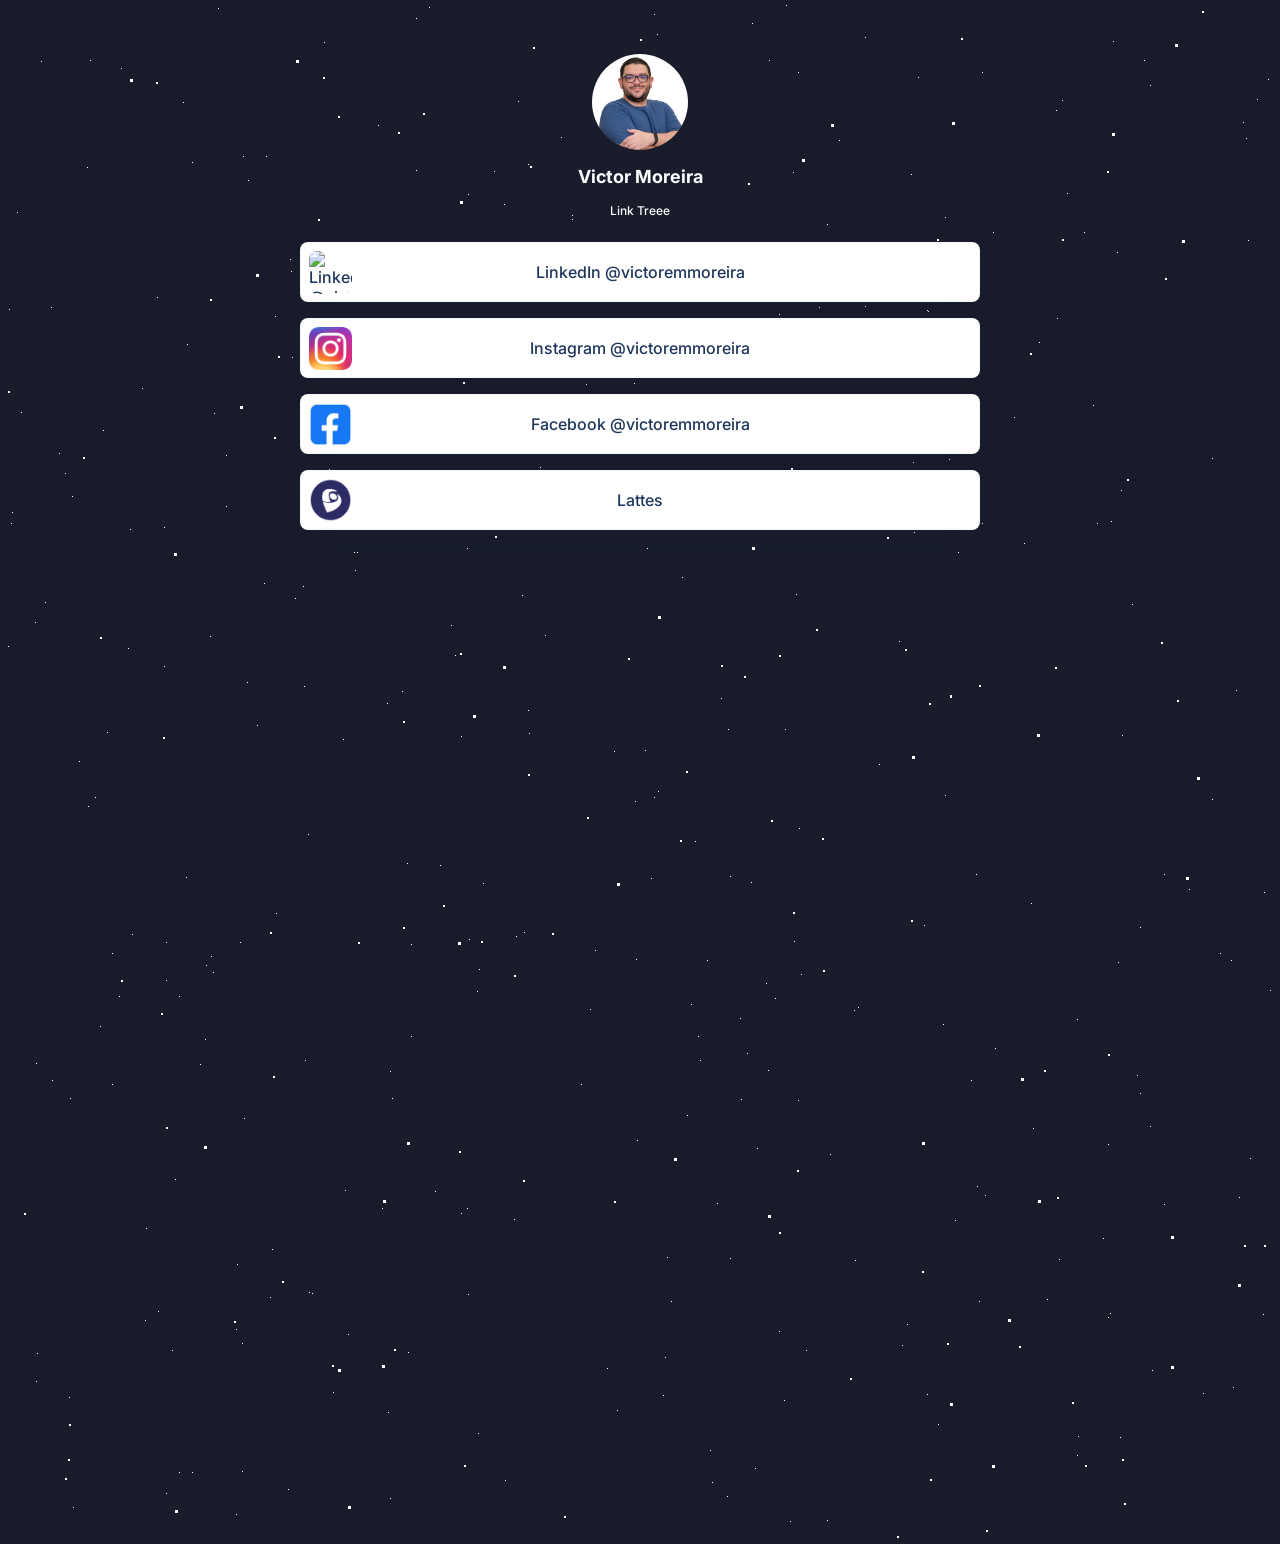
==== index.html @ 46a17b98 "Update index.html Notion" ====
<!DOCTYPE html>
<html lang="en">
    <head>
        <meta charset="utf-8">
        <link href="assets/css/style.css" rel="stylesheet">
        <meta name='viewport' content='width=device-width, initial-scale=1.0, maximum-scale=1.0, user-scalable=0'>
        <link rel="shortcut icon" href="assets/images/favicon.png" type="image/webp">
        <link rel="apple-touch-icon" sizes="180x180" href="images/favicon.png">
        <link rel="icon" href="assets/images/favicon.png" type="image/webp">
        <title>Victor Moreira - Linktree</title>
        <link href="https://fonts.googleapis.com/css2?family=Inter:wght@400;500;600;700&amp;display=swap" rel="stylesheet">
    </head>
    <body>
        <!-- Snowfall Background Animation -->
        <section class="animated-background">
            <div id="stars1"></div>
            <div id="stars2"></div>
            <div id="stars3"></div>
        </section>
        <!-- End of Snowfall Background Animation -->

        <div class="min-h-full flex-h-center" id="background_div">
            <input type="hidden" value="https://bio.link" id="app-url">
                <input type="hidden" value="null" id="is-featured">
                    <canvas id="bg-canvas" class="background-overlay"></canvas>
                </input>
            </input>

            <div class="mt-48 page-full-wrap relative ">
                <input type="hidden" value="creator-page" id="page-type">
                <img class="display-image m-auto" data-src="assets/images/logo.png" src="assets/images/logo.png" alt="[Your photo alt]"/>
                <h2 class="page-title page-text-color page-text-font mt-16 text-center">Victor Moreira</h2>
                <h4 class="page-subtitle page-text-color page-text-font mt-16 text-center">Link Treee</h4>
                   
                <div class="mt-24">

                    <!--Link 1-->
                    <div class="page-item-wrap relative">
                        <div class="page-item flex-both-center absolute"></div>
                        <a target="_blank"  class="page-item-each py-10 flex-both-center" href="https://www.linkedin.com/in/victoremmoreira/" data-id="261652" data-type="page_item">
                            <img class="link-each-image" data-src="assets/images/linkedin.png" src="assets/images/linkedin.png" alt="LinkedIn @victoremmoreira"/>
                            <span class=" item-title text-center">LinkedIn @victoremmoreira</span>
                        </a>
                    </div>   

                    <!--Link 2-->     
                    <div class="page-item-wrap relative">
                        <div class="page-item flex-both-center absolute"></div>
                        <a target="_blank"  class="page-item-each py-10 flex-both-center" href="https://www.instagram.com/victoremmoreira/" data-id="261685" data-type="page_item">
                            <img class="link-each-image" data-src="assets/images/instagram.png" src="assets/images/instagram.png" alt="Instagram @victoremmoreira"/>
                            <span class=" item-title text-center">Instagram @victoremmoreira</span>
                        </a>
                    </div>

                    <!--Link 3--> 
                    <div class="page-item-wrap relative">
                        <div class="page-item flex-both-center absolute"></div>
                        <a target="_blank"  class="page-item-each py-10 flex-both-center" href="https://www.facebook.com/victoremmoreira" data-id="261685" data-type="page_item">
                            <img class="link-each-image" data-src="assets/images/facebook.png" src="assets/images/facebook.png" alt="Facebook @victoremmoreira"/>
                            <span class=" item-title text-center">Facebook @victoremmoreira</span>
                        </a>
                    </div>  
                    
                    <!--Link 4--> 
                    <div class="page-item-wrap relative">
                        <div class="page-item flex-both-center absolute"></div>
                        <a target="_blank"  class="page-item-each py-10 flex-both-center" href="http://lattes.cnpq.br/4253795392432161" data-id="261686" data-type="page_item">
                            <img class="link-each-image" data-src="assets/images/lattes.png" src="assets/images/lattes.png" alt="Lattes"/>
                            <span class=" item-title text-center">Lattes</span>
                        </a>
                    </div> 
                    
                </div>                                                                                
            </div>
        </div>
        
        <!-- Notion Embed -->
        <div class="page-item-wrap relative mt-24">
          <iframe src="https://victoremmoreira.notion.site/ebd/a3084137a4fc41289a0d378f755cc228" width="100%" height="600" frameborder="0" allowfullscreen></iframe>
        </div>

    </body>

    <!--
    A different snowfall    
    <script  src="assets/js/snowfall.js"></script>
    -->
</html>
---- assets/css/style.css ----
body,html{
    -ms-scroll-chaining:none;
    overscroll-behavior:none;
    margin:0;
    padding:0;
    background-color: #191d2b;
}

@-webkit-keyframes slidetounlock{
    0%{background-position:-100px 0}
    10%{background-position:-100px 0}
    50%{background-position:100px 0}
    to{background-position:100px 0}
}

@keyframes slidetounlock{
    0%{background-position:-100px 0}
    10%{background-position:-100px 0}
    50%{background-position:100px 0}
    to{background-position:100px 0}
}

.min-h-full{
    min-height:100vh
}

.flex{
    display:flex
}

.flex-both-center{
    display:flex;
    justify-content:center;
    align-items:center
}

.flex-wrap{
    flex-wrap:wrap
}

.flex-h-center{
    display:flex;
    justify-content:center
}

.item-center{
    align-items:center
}

.flex-dir-c{
    flex-direction:column
}

.mx-auto{
    margin-left:auto;
    margin-right:auto
}
.mt-2{
    margin-top:2px
}
.mt-4{
    margin-top:4px
}
.mt-8{
    margin-top:8px
}
.mt-12{
    margin-top:12px
}
.mt-16{
    margin-top:16px
}
.mt-24{
    margin-top:24px
}
.mt-32{
    margin-top:32px
}
.mt-48{
    margin-top:48px
}
.mt-120{
    margin-top:120px
}
.mb-48{
    margin-bottom:48px
}
.m-auto{
    margin:auto
}
.ml-6{
    margin-left:6px
}
.py-10{
    padding:10px
}
.ln-h-22{
    line-height:22px
}
.ln-h-32{
    line-height:32px
}

.text-fs-14{
    font-size:14px
}
.text-fs-16{
    font-size:16px
}
.text-fs-18{
    font-size:18px
}
.text-fs-20{
    font-size:20px
}
.text-fs-22{
    font-size:22px
}

.font-inter{
    font-family:Inter,sans-serif
}
.font-weight-500{
    font-weight:500
}
.font-weight-600{
    font-weight:600
}

.color-white{
    color:#fff
}
.color-gray{
    color:hsla(0,0%,100%,.9)
}
.color-dark{
    color:#222
}
.color-danger{
    color:#ff4963
}

.page-bg{
    position:fixed;
    inset:0;
    z-index:-1;
    height:100vh;
    width:100vw
}
.page-image {
    object-position: center;

}

.display-image {
    border-radius: 50%;
}

.page-title {
    font-size: 18px;
    font-weight: 700;
}
.page-subtitle {
    font-size: 12px;
    font-weight: 500;
}

.page-bioline {
    font-size: 16px;
    font-weight: 600;
}

.page-item-title {
    font-size: 16px;
    font-weight: 700;
}

.page-item-each {
    color: #1F365C;
    font-family: 'Inter', sans-serif;
    font-size: 16px;
    font-weight: 500;
    text-transform: none;
    border-radius: 8px;
    
    min-height: 60px;
}

.page-item-wrap {
    margin: 16px 0;
}

.page-item-wrap:last-child {
    margin-bottom: 0;
}

.page-item-wrap:hover {
    transform: translate3d(0px, 0px, 0px) scale(1.015);
}

.page-item {
    border: 0px solid #FFFFFF;
    background: #FFFFFF ;
    border-radius: 8px;
   box-shadow: 0px 6px 14px -6px rgba(24, 39, 75, 0.12), 0px 10px 32px -4px rgba(24, 39, 75, 0.1), inset 0px 0px 2px 1px rgba(24, 39, 75, 0.05);
}


.embed-wrap iframe, .embed-wrap-inside {
    border-radius: 8px;
}

.link-each-image, .page-item-wrap {
    border-radius: 8px;
}

.page-text-font {
    font-family: 'Inter', sans-serif;
    text-transform: none;
}

.page-text-color {
    color: #fff;
}

.social-icon-fill path, .social-icon-fill circle, .social-icon-fill rect {
    fill: #fff;
}

.page-overlay-btn {
    border: 2px solid #1F365C;
}

.w-full{
    width:100%
}

.w-250{
    width:250px
}
.h-150,.h-165{
    height:150px
}

.background-overlay{
    position:fixed;
    width:100%;
    height:100%;
    z-index:0
}

.page-overlay{
    position:fixed;
    left:0;
    top:0;
    width:100vw;
    height:100vh;
    background:rgba(0,0,0,.1);
    -webkit-backdrop-filter:blur(20px);
    backdrop-filter:blur(20px);
    z-index:100
}
.page-overlay-btn{
    text-decoration:none;
    font-family:Inter,sans-serif;
    background:transparent;
    padding:10px 30px;
    border-radius:6px;
    font-size:1.2em;
    display:inline-block;
    cursor:pointer
}
.page-overlay-title{
    font-size:30px;
    font-family:sans-serif
}

.page-overlay-text{
    font-size:18px
}

.page-image{
    position:fixed;
    left:0;
    top:0;
    width:100vw;
    height:100vh;
    -o-object-fit:cover;
    object-fit:cover
}

.display-image{
    width:96px;
    height:96px;
    display:block;
    border-radius:50%;
    -o-object-fit:cover;
    object-fit:cover
}
.text-center{
    text-align:center
}

.page-title{
    margin-bottom:0
}

.page-bioline{
    font-weight:500
}

.page-full-wrap{
    width:680px;
    z-index:10;
    padding-bottom:176px
}
.page-item-wrap{
    transition:transform .15s cubic-bezier(.17,.67,.29,2.71) 0s
}

.page-item-wrap.show-embed{
    border-radius:30px;
    transition:unset;
    transform:unset
}

.page-item-wrap.show-embed:hover{
    transform:unset
}

.page-item-wrap.show-embed:hover .page-item:after,.page-item-wrap.show-embed:hover .page-item:before{
    -webkit-animation:unset;
    animation:unset
}

.show-embed-item{
    overflow:hidden;
    transition:all .3s ease-in-out
}

.page-item-wrap.show-embed .show-embed-item{
    overflow:visible
}

.embed-ind-arrow-icon{
    transform:rotate(-90deg)
}

.page-item-wrap.show-embed .embed-ind-arrow-icon{
    transform:rotate(0deg)
}

.page-item{
    box-sizing:border-box;
    position:absolute;
    left:0;
    top:0;
    width:100%;
    height:100%;
    z-index:-1
}
.page-social{
    display:block;
    cursor:pointer;
    margin:0 12px 12px
}

.page-social svg{
    width:28px;
    height:28px
}

.relative{
    position:relative
}

.link-each-image{
    width:43px;
    height:43px;
    position:absolute;
    left:9px;
    -o-object-fit:cover;
    object-fit:cover
}

.page-logo{
    position:absolute;
    bottom:32px;
    left:calc(50% - 15px)
}

.page-logo:hover svg .bl-logo-br{
    opacity:1
}

.rounded-md{
    border-radius:8px
}

.close-embed{
    width:25px;
    height:25px;
    border-radius:50%;
    background:#fff;
    opacity:.7
}

.embed-wrap{
    width:100%;
    box-sizing:border-box;
    padding:8px;
    height:100%
}

.embed-ind-arrow{
    position:absolute;
    right:24px;
    height:14px;
    top:calc(50% - 7px);
    margin-bottom:16px
}

.embed-ind-arrow-icon{
    transition:all .4s ease-in-out
}

.close-embed:hover{
    opacity:1
}

.cursor-pointer{
    cursor:pointer
}

.page-item-each{
    text-decoration:none;
    overflow:hidden;
    z-index:10;
    box-sizing:border-box
}

.item-title{
    width:55%;
    word-break:break-word
}
.social-icon-anchor{
    position:absolute;
    width:100%;
    height:100%;
    left:0;
    top:0
}

.page-social:hover{
    transition:all .1s ease-in-out;
    transform:scale(1.1)
}

.page-item-title{
    font-weight:700;
    margin-bottom:16px
}

.embed-wrap-inside{
    background-color:#fff;
    display:flex;
    justify-content:center;
    box-sizing:border-box;
    padding:10px;
    height:100%;
    overflow:hidden
}

.embed-wrap-inside iframe{
    width:auto;
    min-width:500px
}

.embed-wrap-inside{
    position:relative
}

.embed-wrap-inside:after{
    content:"";
    position:absolute;
    height:85%;
    width:495px;
    border:10px solid #fff;
    transition-property:border;
    transition-duration:.2s;
    pointer-events:none
}

.subscribers-img{
    width:66px;
    height:66px;
    border-radius:50%;
    box-shadow:0 0 10px rgba(0,0,0,.05);
    position:absolute;
    top:-33px;
    left:calc(50% - 33px)
}

.subsc-count{
    color:hsla(0,0%,100%,.9);
    line-height:24px;
    font-weight:300
}

.subsc-err{
    height:40px;
    transition:all .25s ease-in-out
}

.w-400{
    width:400px
}

.subsc-button{
    height:40px;
    padding:0 16px;
    background:#fff;
    border:1px solid #fff;
    border-radius:0 2px 2px 0;
    line-height:32px;
    text-transform:capitalize;
    color:#000;
    cursor:pointer;
    justify-content:center;
    align-items:center;
    text-decoration:none
}

.thank-you-btn{
    border-radius:2px
}

.dark-btn{
    background:#222;
    height:48px;
    padding:0 24px;
    color:#fff;
    border:1.5px solid #222
}

.subsc-button:focus{
    outline:none
}

.subsc-email{
    background:hsla(0,0%,100%,.1);
    border:1.5px solid #fff;
    border-radius:2px 0 0 2px;
    padding:0 12px;
    height:40px;
    font-size:14px;
    width:calc(100% - 180px);
    box-sizing:border-box
}

.dark-input{
    border:1.5px solid #222;
    height:48px;
    width:calc(100% - 100px);
    font-size:16px;
    color:#222
}

.subsc-email::-moz-placeholder{
    font-family:Inter,sans-serif;
    font-size:14px;
    line-height:19px;
    color:hsla(0,0%,100%,.5)

}

.subsc-email:-ms-input-placeholder{
    font-family:Inter,sans-serif;
    font-size:14px;
    line-height:19px;
    color:hsla(0,0%,100%,.5)
}

.subsc-email::placeholder{
    font-family:Inter,sans-serif;
    font-size:14px;
    line-height:19px;
    color:hsla(0,0%,100%,.5)
}

.dark-input::-moz-placeholder{
    color:#6e6d7a;
    font-size:16px
}

.dark-input:-ms-input-placeholder{
    color:#6e6d7a;
    font-size:16px
}

.dark-input::placeholder{
    color:#6e6d7a;
    font-size:16px
}

.subsc-email:focus{
    outline:none;
    background:hsla(0,0%,100%,0)
}

.subscribers-email-wrap.error-wrap .subsc-button,.subscribers-email-wrap.error-wrap .subsc-email{
    border:1.5px solid #ff4963
}

.subscribers-email-wrap.error-wrap .subsc-email{
    border-right:none
}

.featured-subscribers{
    position:fixed;
    left:0;
    bottom:0;
    width:100%;
    background:#000;
    box-shadow:0 1.60588px 4.41618px rgba(24,39,75,.12),0 2.81029px 12.8471px rgba(24,39,75,.12);
    z-index:100;
    box-sizing:border-box;
    opacity:1;
    transition:all .27s cubic-bezier(.1,.9,.9,.9);
    flex-wrap:wrap;
    display:flex;
    flex-flow:column;
    justify-content:center;
    align-items:center
}

.featured-subscribers .subsc-count,.featured-subscribers .subsc-svg,.featured-subscribers .subscribers-email-wrap{
    opacity:1
}

.featured-subscribers.hide-subscribers .subsc-count,.featured-subscribers.hide-subscribers .subsc-svg,.featured-subscribers.hide-subscribers .subscribers-email-wrap{
    opacity:0
}

.featured-subscribers .subscribers-img{
    opacity:1;
    transform:scale(1);
    transition:all .27s cubic-bezier(.1,.9,.9,.9)
}

.featured-subscribers.hide-subscribers .subscribers-img{
    opacity:0;
    transform:scale(.15);
    transition:all .27s cubic-bezier(.1,.9,.9,.9)
}

.featured-subscribers .subsc-title{
    margin-top:32px;
    transition:all .27s cubic-bezier(.1,.9,.9,.9)
}

.featured-subscribers.hide-subscribers .show-after-success .thank-you-msg{
    opacity:1
}

.featured-subscribers.hide-subscribers .pt-38{
    padding-top:38px
}

.featured-subscribers.hide-subscribers .pt-52{
    padding-top:52px
}

.featured-subscribers.hide-subscribers .subsc-title{
    font-size:16px;
    font-weight:400;
    transition:all .27s cubic-bezier(.1,.9,.9,.9)
}

.featured-subscribers.hide-subscribers{
    transition:all .25s cubic-bezier(.1,.9,.9,.9);
    height:56px
}

.featured-subscribers.hide-subscribers .subscribers-btn{
    transform:rotate(180deg)
}

.subscribers-btn{
    position:absolute;
    right:16px;
    top:14px;
    width:30px;
    height:30px;
    display:flex;
    align-items:center;
    justify-content:center;
    border-radius:30px;
    transition:all .2s ease-out
}

.subscribers-btn svg path{
    opacity:.5;
    transition:all 75ms ease
}

.subscribers-btn:hover svg path{
    opacity:1;
    transition:all 75ms ease
}

.op-0{
    opacity:0
}

.hidden{
    display:none
}

.campaign-main-wrap{
    width:400px
}

.campaign-email{
    border:1px solid #e7e7e9;
    width:80px;
    height:80px;
    -o-object-fit:cover;
    object-fit:cover;
    border-radius:50%
}

.campaign-subsc-count{
    color:rgba(34,34,34,.9)
}

.campaign-user-link{
    background:rgba(0,0,0,.05);
    -webkit-backdrop-filter:blur(200px);
    backdrop-filter:blur(200px);
    border-radius:68px;
    height:42px;
    padding:0 12px;
    margin:0 auto;
    text-decoration:none;
    position:fixed;
    bottom:36px;
    transition:all .15s ease-out
}

.campaign-user-link:hover{
    background:rgba(0,0,0,.1)
}

.campaign-user-image{
    width:24px;
    height:24px;
    border-radius:50%;
    margin-right:12px
}

.bl-circle-loader{
    border-right:3px solid transparent;
    border-top:3px solid transparent;
    border-radius:50%;
    border-color:#000 #000 transparent transparent;
    border-style:solid;
    border-width:3px;
    width:15px;
    height:15px;
    -webkit-animation:spin 1s linear infinite;
    animation:spin 1s linear infinite;
    position:absolute
}

.dark-btn .bl-circle-loader{
    border-top:3px solid #fff;
    border-right:3px solid #fff
}

@-webkit-keyframes spin{
    0%{
        -webkit-transform:rotate(0deg)
    }
    to{
        -webkit-transform:rotate(1turn)
    }
}

@keyframes spin{
    0%{
        transform:rotate(0deg)
    }
    to{
        transform:rotate(1turn)
    }
}

@media (max-width:768px){
    .page-full-wrap{
        width:90%
    }
    .embed-wrap-inside iframe{
        width:100%;
        min-width:unset
    }
    .page-overlay-title{
        font-size:24px;
        margin:16px 0
    }
    .embed-wrap-inside:after{
        width:93%
    }
}

@media (max-width:480px){
    .campaign-main-wrap{
        width:100%;
        padding:0 24px
    }
    .xs-hidden{
        display:none
    }
    .xs-w-100{
        width:100%
    }
    .xs-w-150{
        width:150px
    }
    .featured-subscribers{
        height:150px;
        padding:24px 16px 32px
    }
    .h-165{
        height:165px
    }
    .xs-mt-6{
        margin-top:6px
    }
    .xs-mt-8{
        margin-top:8px
    }
    .xs-mt-16{
        margin-top:16px
    }
    .xs-mt-32{
        margin-top:32px
    }
    .xs-mx-24{
        margin:auto 24px
    }
    .xs-block{
        display:block
    }
    .subsc-button{
        font-weight:400;
        padding:0 16px;
        border-radius:0 4px 4px 0
    }
    .thank-you-btn{
        border-radius:4px
    }
    .subsc-email{
        width:calc(100% - 65px);
        border:1.5px solid #fff;
        border-radius:4px 0 0 4px
    }
    .dark-input{
        border:1.5px solid #222
    }
    .subsc-title{
        font-size:16px
    }
    .featured-subscribers .subsc-title{
        margin-top:38px;
        width:calc(100% - 20px)
    }
}

@media (max-width:400px){
    .embed-wrap-inside:after{
        width:90%
    }
}

/*-----------------------parallax-----------------------*/
/* credits: https://www.youtube.com/watch?v=aywzn9cf-_U */
#stars1 {
    width: 1px;
    height: 1px;
    background: transparent;
    animation: animStar 120s linear infinite;

    box-shadow: 779px 1331px #fff, 324px 42px #fff, 303px 586px #fff,
    1312px 276px #fff, 451px 625px #fff, 521px 1931px #fff, 1087px 1871px #fff,
    36px 1546px #fff, 132px 934px #fff, 1698px 901px #fff, 1418px 664px #fff,
    1448px 1157px #fff, 1084px 232px #fff, 347px 1776px #fff, 1722px 243px #fff,
    1629px 835px #fff, 479px 969px #fff, 1231px 960px #fff, 586px 384px #fff,
    164px 527px #fff, 8px 646px #fff, 1150px 1126px #fff, 665px 1357px #fff,
    1556px 1982px #fff, 1260px 1961px #fff, 1675px 1741px #fff,
    1843px 1514px #fff, 718px 1628px #fff, 242px 1343px #fff, 1497px 1880px #fff,
    1364px 230px #fff, 1739px 1302px #fff, 636px 959px #fff, 304px 686px #fff,
    614px 751px #fff, 1935px 816px #fff, 1428px 60px #fff, 355px 335px #fff,
    1594px 158px #fff, 90px 60px #fff, 1553px 162px #fff, 1239px 1825px #fff,
    1945px 587px #fff, 749px 1785px #fff, 1987px 1172px #fff, 1301px 1237px #fff,
    1039px 342px #fff, 1585px 1481px #fff, 995px 1048px #fff, 524px 932px #fff,
    214px 413px #fff, 1701px 1300px #fff, 1037px 1613px #fff, 1871px 996px #fff,
    1360px 1635px #fff, 1110px 1313px #fff, 412px 1783px #fff, 1949px 177px #fff,
    903px 1854px #fff, 700px 1936px #fff, 378px 125px #fff, 308px 834px #fff,
    1118px 962px #fff, 1350px 1929px #fff, 781px 1811px #fff, 561px 137px #fff,
    757px 1148px #fff, 1670px 1979px #fff, 343px 739px #fff, 945px 795px #fff,
    576px 1903px #fff, 1078px 1436px #fff, 1583px 450px #fff, 1366px 474px #fff,
    297px 1873px #fff, 192px 162px #fff, 1624px 1633px #fff, 59px 453px #fff,
    82px 1872px #fff, 1933px 498px #fff, 1966px 1974px #fff, 1975px 1688px #fff,
    779px 314px #fff, 1858px 1543px #fff, 73px 1507px #fff, 1693px 975px #fff,
    1683px 108px #fff, 1768px 1654px #fff, 654px 14px #fff, 494px 171px #fff,
    1689px 1895px #fff, 1660px 263px #fff, 1031px 903px #fff, 1203px 1393px #fff,
    1333px 1421px #fff, 1113px 41px #fff, 1206px 1645px #fff, 1325px 1635px #fff,
    142px 388px #fff, 572px 215px #fff, 1535px 296px #fff, 1419px 407px #fff,
    1379px 1003px #fff, 329px 469px #fff, 1791px 1652px #fff, 935px 1802px #fff,
    1330px 1820px #fff, 421px 1933px #fff, 828px 365px #fff, 275px 316px #fff,
    707px 960px #fff, 1605px 1554px #fff, 625px 58px #fff, 717px 1697px #fff,
    1669px 246px #fff, 1925px 322px #fff, 1154px 1803px #fff, 1929px 295px #fff,
    1248px 240px #fff, 1045px 1755px #fff, 166px 942px #fff, 1888px 1773px #fff,
    678px 1963px #fff, 1370px 569px #fff, 1974px 1400px #fff, 1786px 460px #fff,
    51px 307px #fff, 784px 1400px #fff, 730px 1258px #fff, 1712px 393px #fff,
    416px 170px #fff, 1797px 1932px #fff, 572px 219px #fff, 1557px 1856px #fff,
    218px 8px #fff, 348px 1334px #fff, 469px 413px #fff, 385px 1738px #fff,
    1357px 1818px #fff, 240px 942px #fff, 248px 1847px #fff, 1535px 806px #fff,
    236px 1514px #fff, 1429px 1556px #fff, 73px 1633px #fff, 1398px 1121px #fff,
    671px 1301px #fff, 1404px 1663px #fff, 740px 1018px #fff, 1600px 377px #fff,
    785px 514px #fff, 112px 1084px #fff, 1915px 1887px #fff, 1463px 1848px #fff,
    687px 1115px #fff, 1268px 1768px #fff, 1729px 1425px #fff,
    1284px 1022px #fff, 801px 974px #fff, 1975px 1317px #fff, 1354px 834px #fff,
    1446px 1484px #fff, 1283px 1786px #fff, 11px 523px #fff, 1842px 236px #fff,
    1355px 654px #fff, 429px 7px #fff, 1033px 1128px #fff, 157px 297px #fff,
    545px 635px #fff, 52px 1080px #fff, 827px 1520px #fff, 1121px 490px #fff,
    9px 309px #fff, 1744px 1586px #fff, 1014px 417px #fff, 1534px 524px #fff,
    958px 552px #fff, 1403px 1496px #fff, 387px 703px #fff, 1522px 548px #fff,
    1355px 282px #fff, 1532px 601px #fff, 1838px 790px #fff, 290px 259px #fff,
    295px 598px #fff, 1601px 539px #fff, 1561px 1272px #fff, 34px 1922px #fff,
    1024px 543px #fff, 467px 369px #fff, 722px 333px #fff, 1976px 1255px #fff,
    766px 983px #fff, 1582px 1285px #fff, 12px 512px #fff, 617px 1410px #fff,
    682px 577px #fff, 1334px 1438px #fff, 439px 327px #fff, 1617px 1661px #fff,
    673px 129px #fff, 794px 941px #fff, 1386px 1902px #fff, 37px 1353px #fff,
    1467px 1353px #fff, 416px 18px #fff, 187px 344px #fff, 200px 1898px #fff,
    1491px 1619px #fff, 811px 347px #fff, 924px 1827px #fff, 945px 217px #fff,
    1735px 1228px #fff, 379px 1890px #fff, 79px 761px #fff, 825px 1837px #fff,
    1980px 1558px #fff, 1308px 1573px #fff, 1488px 1726px #fff,
    382px 1208px #fff, 522px 595px #fff, 1277px 1898px #fff, 354px 552px #fff,
    161px 1784px #fff, 614px 251px #fff, 526px 1576px #fff, 17px 212px #fff,
    179px 996px #fff, 467px 1208px #fff, 1944px 1838px #fff, 1140px 1093px #fff,
    858px 1007px #fff, 200px 1064px #fff, 423px 1964px #fff, 1945px 439px #fff,
    1377px 689px #fff, 1120px 1437px #fff, 1876px 668px #fff, 907px 1324px #fff,
    343px 1976px #fff, 1816px 1501px #fff, 1849px 177px #fff, 647px 91px #fff,
    1984px 1012px #fff, 1336px 1300px #fff, 128px 648px #fff, 305px 1060px #fff,
    1324px 826px #fff, 1263px 1314px #fff, 1801px 629px #fff, 1614px 1555px #fff,
    1634px 90px #fff, 1603px 452px #fff, 891px 1984px #fff, 1556px 1906px #fff,
    121px 68px #fff, 1676px 1714px #fff, 516px 936px #fff, 1947px 1492px #fff,
    1455px 1519px #fff, 45px 602px #fff, 205px 1039px #fff, 793px 172px #fff,
    1562px 1739px #fff, 1056px 110px #fff, 1512px 379px #fff, 1795px 1621px #fff,
    1848px 607px #fff, 262px 1719px #fff, 477px 991px #fff, 483px 883px #fff,
    1239px 1197px #fff, 1496px 647px #fff, 1649px 25px #fff, 1491px 1946px #fff,
    119px 996px #fff, 179px 1472px #fff, 1341px 808px #fff, 1565px 1700px #fff,
    407px 1544px #fff, 1754px 357px #fff, 1288px 981px #fff, 902px 1997px #fff,
    1755px 1668px #fff, 186px 877px #fff, 1202px 1882px #fff, 461px 1213px #fff,
    1400px 748px #fff, 1969px 1899px #fff, 809px 522px #fff, 514px 1219px #fff,
    374px 275px #fff, 938px 1973px #fff, 357px 552px #fff, 144px 1722px #fff,
    1572px 912px #fff, 402px 1858px #fff, 1544px 1195px #fff, 667px 1257px #fff,
    727px 1496px #fff, 993px 232px #fff, 1772px 313px #fff, 1040px 1590px #fff,
    1204px 1973px #fff, 1268px 79px #fff, 1555px 1048px #fff, 986px 1707px #fff,
    978px 1710px #fff, 713px 360px #fff, 407px 863px #fff, 461px 736px #fff,
    284px 1608px #fff, 103px 430px #fff, 1283px 1319px #fff, 977px 1186px #fff,
    1966px 1516px #fff, 1287px 1129px #fff, 70px 1098px #fff, 1189px 889px #fff,
    1126px 1734px #fff, 309px 1292px #fff, 879px 764px #fff, 65px 473px #fff,
    1003px 1959px #fff, 658px 791px #fff, 402px 1576px #fff, 35px 622px #fff,
    529px 1589px #fff, 164px 666px #fff, 1876px 1290px #fff, 1541px 526px #fff,
    270px 1297px #fff, 440px 865px #fff, 1500px 802px #fff, 182px 1754px #fff,
    1264px 892px #fff, 272px 1249px #fff, 1289px 1535px #fff, 190px 1646px #fff,
    955px 242px #fff, 1456px 1597px #fff, 1727px 1983px #fff, 635px 801px #fff,
    226px 455px #fff, 1396px 1710px #fff, 849px 1863px #fff, 237px 1264px #fff,
    839px 140px #fff, 1122px 735px #fff, 1280px 15px #fff, 1318px 242px #fff,
    1819px 1148px #fff, 333px 1392px #fff, 1949px 553px #fff, 1878px 1332px #fff,
    467px 548px #fff, 1812px 1082px #fff, 1067px 193px #fff, 243px 156px #fff,
    483px 1616px #fff, 1714px 933px #fff, 759px 1800px #fff, 1822px 995px #fff,
    1877px 572px #fff, 581px 1084px #fff, 107px 732px #fff, 642px 1837px #fff,
    166px 1493px #fff, 1555px 198px #fff, 819px 307px #fff, 947px 345px #fff,
    827px 224px #fff, 927px 1394px #fff, 540px 467px #fff, 1093px 405px #fff,
    1140px 927px #fff, 130px 529px #fff, 33px 1980px #fff, 1147px 1663px #fff,
    1616px 1436px #fff, 528px 710px #fff, 798px 1100px #fff, 505px 1480px #fff,
    899px 641px #fff, 1909px 1949px #fff, 1311px 964px #fff, 979px 1301px #fff,
    1393px 969px #fff, 1793px 1886px #fff, 292px 357px #fff, 1196px 1718px #fff,
    1290px 1994px #fff, 537px 1973px #fff, 1181px 1674px #fff,
    1740px 1566px #fff, 1307px 265px #fff, 922px 522px #fff, 1892px 472px #fff,
    384px 1746px #fff, 392px 1098px #fff, 647px 548px #fff, 390px 1498px #fff,
    1246px 138px #fff, 730px 876px #fff, 192px 1472px #fff, 1790px 1789px #fff,
    928px 311px #fff, 1253px 1647px #fff, 747px 1921px #fff, 1561px 1025px #fff,
    1533px 1292px #fff, 1985px 195px #fff, 728px 729px #fff, 1712px 1936px #fff,
    512px 1717px #fff, 1528px 483px #fff, 313px 1642px #fff, 281px 1849px #fff,
    1212px 799px #fff, 435px 1191px #fff, 1422px 611px #fff, 1718px 1964px #fff,
    411px 944px #fff, 210px 636px #fff, 1502px 1295px #fff, 1434px 349px #fff,
    769px 60px #fff, 747px 1053px #fff, 789px 504px #fff, 1436px 1264px #fff,
    1893px 1225px #fff, 1394px 1788px #fff, 1108px 1317px #fff,
    1673px 1395px #fff, 854px 1010px #fff, 1705px 80px #fff, 1858px 148px #fff,
    1729px 344px #fff, 1388px 664px #fff, 895px 406px #fff, 1479px 157px #fff,
    1441px 1157px #fff, 552px 1900px #fff, 516px 364px #fff, 1647px 189px #fff,
    1427px 1071px #fff, 785px 729px #fff, 1080px 1710px #fff, 504px 204px #fff,
    1177px 1622px #fff, 657px 34px #fff, 1296px 1099px #fff, 248px 180px #fff,
    1212px 1568px #fff, 667px 1562px #fff, 695px 841px #fff, 1608px 1247px #fff,
    751px 882px #fff, 87px 167px #fff, 607px 1368px #fff, 1363px 1203px #fff,
    1836px 317px #fff, 1668px 1703px #fff, 830px 1154px #fff, 1721px 1398px #fff,
    1601px 1280px #fff, 976px 874px #fff, 1743px 254px #fff, 1020px 1815px #fff,
    1670px 1766px #fff, 1890px 735px #fff, 1379px 136px #fff, 1864px 695px #fff,
    206px 965px #fff, 1404px 1932px #fff, 1923px 1360px #fff, 247px 682px #fff,
    519px 1708px #fff, 645px 750px #fff, 1164px 1204px #fff, 834px 323px #fff,
    172px 1350px #fff, 213px 972px #fff, 1837px 190px #fff, 285px 1806px #fff,
    1047px 1299px #fff, 1548px 825px #fff, 1730px 324px #fff, 1346px 1909px #fff,
    772px 270px #fff, 345px 1190px #fff, 478px 1433px #fff, 1479px 25px #fff,
    1994px 1830px #fff, 1744px 732px #fff, 20px 1635px #fff, 690px 1795px #fff,
    1594px 569px #fff, 579px 245px #fff, 1398px 733px #fff, 408px 1352px #fff,
    1774px 120px #fff, 1152px 1370px #fff, 1698px 1810px #fff, 710px 1450px #fff,
    665px 286px #fff, 493px 1720px #fff, 786px 5px #fff, 637px 1140px #fff,
    764px 324px #fff, 927px 310px #fff, 938px 1424px #fff, 1884px 744px #fff,
    913px 462px #fff, 1831px 1936px #fff, 1527px 249px #fff, 36px 1381px #fff,
    1597px 581px #fff, 1530px 355px #fff, 949px 459px #fff, 799px 828px #fff,
    242px 1471px #fff, 654px 797px #fff, 796px 594px #fff, 1365px 678px #fff,
    752px 23px #fff, 1630px 541px #fff, 982px 72px #fff, 1733px 1831px #fff,
    21px 412px #fff, 775px 998px #fff, 335px 1945px #fff, 264px 583px #fff,
    158px 1311px #fff, 528px 164px #fff, 1978px 574px #fff, 717px 1203px #fff,
    734px 1591px #fff, 1555px 820px #fff, 16px 1943px #fff, 1625px 1177px #fff,
    1236px 690px #fff, 1585px 1590px #fff, 1737px 1728px #fff, 721px 698px #fff,
    1804px 1186px #fff, 166px 980px #fff, 1850px 230px #fff, 330px 1712px #fff,
    95px 797px #fff, 1948px 1078px #fff, 469px 939px #fff, 1269px 1899px #fff,
    955px 1220px #fff, 1137px 1075px #fff, 312px 1293px #fff, 986px 1762px #fff,
    1103px 1238px #fff, 428px 1993px #fff, 355px 570px #fff, 977px 1836px #fff,
    1395px 1092px #fff, 276px 913px #fff, 1743px 656px #fff, 773px 502px #fff,
    1686px 1322px #fff, 1516px 1945px #fff, 1334px 501px #fff, 266px 156px #fff,
    455px 655px #fff, 798px 72px #fff, 1059px 1259px #fff, 1402px 1687px #fff,
    236px 1329px #fff, 1455px 786px #fff, 146px 1228px #fff, 1851px 823px #fff,
    1062px 100px #fff, 1220px 953px #fff, 20px 1826px #fff, 36px 1063px #fff,
    1525px 338px #fff, 790px 1521px #fff, 741px 1099px #fff, 288px 1489px #fff,
    700px 1060px #fff, 390px 1071px #fff, 411px 1036px #fff, 1853px 1072px #fff,
    1446px 1085px #fff, 1164px 874px #fff, 924px 925px #fff, 291px 271px #fff,
    1257px 1964px #fff, 1580px 1352px #fff, 1507px 1216px #fff, 211px 956px #fff,
    985px 1195px #fff, 975px 1640px #fff, 518px 101px #fff, 663px 1395px #fff,
    914px 532px #fff, 145px 1320px #fff, 69px 1397px #fff, 982px 523px #fff,
    257px 725px #fff, 1599px 831px #fff, 1636px 1513px #fff, 1250px 1158px #fff,
    1132px 604px #fff, 183px 102px #fff, 1057px 318px #fff, 1247px 1835px #fff,
    1983px 1110px #fff, 1077px 1455px #fff, 921px 1770px #fff, 806px 1350px #fff,
    1938px 1992px #fff, 855px 1260px #fff, 902px 1345px #fff, 658px 1908px #fff,
    1845px 679px #fff, 712px 1482px #fff, 595px 950px #fff, 1784px 1992px #fff,
    1847px 1785px #fff, 691px 1004px #fff, 175px 1179px #fff, 1666px 1911px #fff,
    41px 61px #fff, 971px 1080px #fff, 1830px 1450px #fff, 1351px 1518px #fff,
    1257px 99px #fff, 1395px 1498px #fff, 1117px 252px #fff, 1779px 597px #fff,
    1346px 729px #fff, 1108px 1144px #fff, 402px 691px #fff, 72px 496px #fff,
    1673px 1604px #fff, 1497px 974px #fff, 1865px 1664px #fff, 88px 806px #fff,
    918px 77px #fff, 244px 1118px #fff, 256px 1820px #fff, 1851px 1840px #fff,
    605px 1851px #fff, 634px 383px #fff, 865px 37px #fff, 943px 1024px #fff,
    1951px 177px #fff, 1097px 523px #fff, 985px 1700px #fff, 1243px 122px #fff,
    768px 1070px #fff, 468px 194px #fff, 320px 1867px #fff, 1850px 185px #fff,
    380px 1616px #fff, 468px 1294px #fff, 1122px 1743px #fff, 884px 299px #fff,
    1300px 1917px #fff, 1860px 396px #fff, 1270px 990px #fff, 529px 733px #fff,
    1975px 1347px #fff, 1885px 685px #fff, 226px 506px #fff, 651px 878px #fff,
    1323px 680px #fff, 1284px 680px #fff, 238px 1967px #fff, 911px 174px #fff,
    1111px 521px #fff, 1150px 85px #fff, 794px 502px #fff, 484px 1856px #fff,
    1809px 368px #fff, 112px 953px #fff, 590px 1009px #fff, 1655px 311px #fff,
    100px 1026px #fff, 1803px 352px #fff, 865px 306px #fff, 1077px 1019px #fff,
    1335px 872px #fff, 1647px 1298px #fff, 1233px 1387px #fff, 698px 1036px #fff,
    659px 1860px #fff, 388px 1412px #fff, 1212px 458px #fff, 755px 1468px #fff,
    696px 1654px #fff, 1144px 60px #fff;
}

#stars1:after {
    content: '';
    position: absolute;
    top: auto;
    width: 1px;
    height: 1px;
    background: transparent;

    box-shadow: 779px 1331px #fff, 324px 42px #fff, 303px 586px #fff,
    1312px 276px #fff, 451px 625px #fff, 521px 1931px #fff, 1087px 1871px #fff,
    36px 1546px #fff, 132px 934px #fff, 1698px 901px #fff, 1418px 664px #fff,
    1448px 1157px #fff, 1084px 232px #fff, 347px 1776px #fff, 1722px 243px #fff,
    1629px 835px #fff, 479px 969px #fff, 1231px 960px #fff, 586px 384px #fff,
    164px 527px #fff, 8px 646px #fff, 1150px 1126px #fff, 665px 1357px #fff,
    1556px 1982px #fff, 1260px 1961px #fff, 1675px 1741px #fff,
    1843px 1514px #fff, 718px 1628px #fff, 242px 1343px #fff, 1497px 1880px #fff,
    1364px 230px #fff, 1739px 1302px #fff, 636px 959px #fff, 304px 686px #fff,
    614px 751px #fff, 1935px 816px #fff, 1428px 60px #fff, 355px 335px #fff,
    1594px 158px #fff, 90px 60px #fff, 1553px 162px #fff, 1239px 1825px #fff,
    1945px 587px #fff, 749px 1785px #fff, 1987px 1172px #fff, 1301px 1237px #fff,
    1039px 342px #fff, 1585px 1481px #fff, 995px 1048px #fff, 524px 932px #fff,
    214px 413px #fff, 1701px 1300px #fff, 1037px 1613px #fff, 1871px 996px #fff,
    1360px 1635px #fff, 1110px 1313px #fff, 412px 1783px #fff, 1949px 177px #fff,
    903px 1854px #fff, 700px 1936px #fff, 378px 125px #fff, 308px 834px #fff,
    1118px 962px #fff, 1350px 1929px #fff, 781px 1811px #fff, 561px 137px #fff,
    757px 1148px #fff, 1670px 1979px #fff, 343px 739px #fff, 945px 795px #fff,
    576px 1903px #fff, 1078px 1436px #fff, 1583px 450px #fff, 1366px 474px #fff,
    297px 1873px #fff, 192px 162px #fff, 1624px 1633px #fff, 59px 453px #fff,
    82px 1872px #fff, 1933px 498px #fff, 1966px 1974px #fff, 1975px 1688px #fff,
    779px 314px #fff, 1858px 1543px #fff, 73px 1507px #fff, 1693px 975px #fff,
    1683px 108px #fff, 1768px 1654px #fff, 654px 14px #fff, 494px 171px #fff,
    1689px 1895px #fff, 1660px 263px #fff, 1031px 903px #fff, 1203px 1393px #fff,
    1333px 1421px #fff, 1113px 41px #fff, 1206px 1645px #fff, 1325px 1635px #fff,
    142px 388px #fff, 572px 215px #fff, 1535px 296px #fff, 1419px 407px #fff,
    1379px 1003px #fff, 329px 469px #fff, 1791px 1652px #fff, 935px 1802px #fff,
    1330px 1820px #fff, 421px 1933px #fff, 828px 365px #fff, 275px 316px #fff,
    707px 960px #fff, 1605px 1554px #fff, 625px 58px #fff, 717px 1697px #fff,
    1669px 246px #fff, 1925px 322px #fff, 1154px 1803px #fff, 1929px 295px #fff,
    1248px 240px #fff, 1045px 1755px #fff, 166px 942px #fff, 1888px 1773px #fff,
    678px 1963px #fff, 1370px 569px #fff, 1974px 1400px #fff, 1786px 460px #fff,
    51px 307px #fff, 784px 1400px #fff, 730px 1258px #fff, 1712px 393px #fff,
    416px 170px #fff, 1797px 1932px #fff, 572px 219px #fff, 1557px 1856px #fff,
    218px 8px #fff, 348px 1334px #fff, 469px 413px #fff, 385px 1738px #fff,
    1357px 1818px #fff, 240px 942px #fff, 248px 1847px #fff, 1535px 806px #fff,
    236px 1514px #fff, 1429px 1556px #fff, 73px 1633px #fff, 1398px 1121px #fff,
    671px 1301px #fff, 1404px 1663px #fff, 740px 1018px #fff, 1600px 377px #fff,
    785px 514px #fff, 112px 1084px #fff, 1915px 1887px #fff, 1463px 1848px #fff,
    687px 1115px #fff, 1268px 1768px #fff, 1729px 1425px #fff,
    1284px 1022px #fff, 801px 974px #fff, 1975px 1317px #fff, 1354px 834px #fff,
    1446px 1484px #fff, 1283px 1786px #fff, 11px 523px #fff, 1842px 236px #fff,
    1355px 654px #fff, 429px 7px #fff, 1033px 1128px #fff, 157px 297px #fff,
    545px 635px #fff, 52px 1080px #fff, 827px 1520px #fff, 1121px 490px #fff,
    9px 309px #fff, 1744px 1586px #fff, 1014px 417px #fff, 1534px 524px #fff,
    958px 552px #fff, 1403px 1496px #fff, 387px 703px #fff, 1522px 548px #fff,
    1355px 282px #fff, 1532px 601px #fff, 1838px 790px #fff, 290px 259px #fff,
    295px 598px #fff, 1601px 539px #fff, 1561px 1272px #fff, 34px 1922px #fff,
    1024px 543px #fff, 467px 369px #fff, 722px 333px #fff, 1976px 1255px #fff,
    766px 983px #fff, 1582px 1285px #fff, 12px 512px #fff, 617px 1410px #fff,
    682px 577px #fff, 1334px 1438px #fff, 439px 327px #fff, 1617px 1661px #fff,
    673px 129px #fff, 794px 941px #fff, 1386px 1902px #fff, 37px 1353px #fff,
    1467px 1353px #fff, 416px 18px #fff, 187px 344px #fff, 200px 1898px #fff,
    1491px 1619px #fff, 811px 347px #fff, 924px 1827px #fff, 945px 217px #fff,
    1735px 1228px #fff, 379px 1890px #fff, 79px 761px #fff, 825px 1837px #fff,
    1980px 1558px #fff, 1308px 1573px #fff, 1488px 1726px #fff,
    382px 1208px #fff, 522px 595px #fff, 1277px 1898px #fff, 354px 552px #fff,
    161px 1784px #fff, 614px 251px #fff, 526px 1576px #fff, 17px 212px #fff,
    179px 996px #fff, 467px 1208px #fff, 1944px 1838px #fff, 1140px 1093px #fff,
    858px 1007px #fff, 200px 1064px #fff, 423px 1964px #fff, 1945px 439px #fff,
    1377px 689px #fff, 1120px 1437px #fff, 1876px 668px #fff, 907px 1324px #fff,
    343px 1976px #fff, 1816px 1501px #fff, 1849px 177px #fff, 647px 91px #fff,
    1984px 1012px #fff, 1336px 1300px #fff, 128px 648px #fff, 305px 1060px #fff,
    1324px 826px #fff, 1263px 1314px #fff, 1801px 629px #fff, 1614px 1555px #fff,
    1634px 90px #fff, 1603px 452px #fff, 891px 1984px #fff, 1556px 1906px #fff,
    121px 68px #fff, 1676px 1714px #fff, 516px 936px #fff, 1947px 1492px #fff,
    1455px 1519px #fff, 45px 602px #fff, 205px 1039px #fff, 793px 172px #fff,
    1562px 1739px #fff, 1056px 110px #fff, 1512px 379px #fff, 1795px 1621px #fff,
    1848px 607px #fff, 262px 1719px #fff, 477px 991px #fff, 483px 883px #fff,
    1239px 1197px #fff, 1496px 647px #fff, 1649px 25px #fff, 1491px 1946px #fff,
    119px 996px #fff, 179px 1472px #fff, 1341px 808px #fff, 1565px 1700px #fff,
    407px 1544px #fff, 1754px 357px #fff, 1288px 981px #fff, 902px 1997px #fff,
    1755px 1668px #fff, 186px 877px #fff, 1202px 1882px #fff, 461px 1213px #fff,
    1400px 748px #fff, 1969px 1899px #fff, 809px 522px #fff, 514px 1219px #fff,
    374px 275px #fff, 938px 1973px #fff, 357px 552px #fff, 144px 1722px #fff,
    1572px 912px #fff, 402px 1858px #fff, 1544px 1195px #fff, 667px 1257px #fff,
    727px 1496px #fff, 993px 232px #fff, 1772px 313px #fff, 1040px 1590px #fff,
    1204px 1973px #fff, 1268px 79px #fff, 1555px 1048px #fff, 986px 1707px #fff,
    978px 1710px #fff, 713px 360px #fff, 407px 863px #fff, 461px 736px #fff,
    284px 1608px #fff, 103px 430px #fff, 1283px 1319px #fff, 977px 1186px #fff,
    1966px 1516px #fff, 1287px 1129px #fff, 70px 1098px #fff, 1189px 889px #fff,
    1126px 1734px #fff, 309px 1292px #fff, 879px 764px #fff, 65px 473px #fff,
    1003px 1959px #fff, 658px 791px #fff, 402px 1576px #fff, 35px 622px #fff,
    529px 1589px #fff, 164px 666px #fff, 1876px 1290px #fff, 1541px 526px #fff,
    270px 1297px #fff, 440px 865px #fff, 1500px 802px #fff, 182px 1754px #fff,
    1264px 892px #fff, 272px 1249px #fff, 1289px 1535px #fff, 190px 1646px #fff,
    955px 242px #fff, 1456px 1597px #fff, 1727px 1983px #fff, 635px 801px #fff,
    226px 455px #fff, 1396px 1710px #fff, 849px 1863px #fff, 237px 1264px #fff,
    839px 140px #fff, 1122px 735px #fff, 1280px 15px #fff, 1318px 242px #fff,
    1819px 1148px #fff, 333px 1392px #fff, 1949px 553px #fff, 1878px 1332px #fff,
    467px 548px #fff, 1812px 1082px #fff, 1067px 193px #fff, 243px 156px #fff,
    483px 1616px #fff, 1714px 933px #fff, 759px 1800px #fff, 1822px 995px #fff,
    1877px 572px #fff, 581px 1084px #fff, 107px 732px #fff, 642px 1837px #fff,
    166px 1493px #fff, 1555px 198px #fff, 819px 307px #fff, 947px 345px #fff,
    827px 224px #fff, 927px 1394px #fff, 540px 467px #fff, 1093px 405px #fff,
    1140px 927px #fff, 130px 529px #fff, 33px 1980px #fff, 1147px 1663px #fff,
    1616px 1436px #fff, 528px 710px #fff, 798px 1100px #fff, 505px 1480px #fff,
    899px 641px #fff, 1909px 1949px #fff, 1311px 964px #fff, 979px 1301px #fff,
    1393px 969px #fff, 1793px 1886px #fff, 292px 357px #fff, 1196px 1718px #fff,
    1290px 1994px #fff, 537px 1973px #fff, 1181px 1674px #fff,
    1740px 1566px #fff, 1307px 265px #fff, 922px 522px #fff, 1892px 472px #fff,
    384px 1746px #fff, 392px 1098px #fff, 647px 548px #fff, 390px 1498px #fff,
    1246px 138px #fff, 730px 876px #fff, 192px 1472px #fff, 1790px 1789px #fff,
    928px 311px #fff, 1253px 1647px #fff, 747px 1921px #fff, 1561px 1025px #fff,
    1533px 1292px #fff, 1985px 195px #fff, 728px 729px #fff, 1712px 1936px #fff,
    512px 1717px #fff, 1528px 483px #fff, 313px 1642px #fff, 281px 1849px #fff,
    1212px 799px #fff, 435px 1191px #fff, 1422px 611px #fff, 1718px 1964px #fff,
    411px 944px #fff, 210px 636px #fff, 1502px 1295px #fff, 1434px 349px #fff,
    769px 60px #fff, 747px 1053px #fff, 789px 504px #fff, 1436px 1264px #fff,
    1893px 1225px #fff, 1394px 1788px #fff, 1108px 1317px #fff,
    1673px 1395px #fff, 854px 1010px #fff, 1705px 80px #fff, 1858px 148px #fff,
    1729px 344px #fff, 1388px 664px #fff, 895px 406px #fff, 1479px 157px #fff,
    1441px 1157px #fff, 552px 1900px #fff, 516px 364px #fff, 1647px 189px #fff,
    1427px 1071px #fff, 785px 729px #fff, 1080px 1710px #fff, 504px 204px #fff,
    1177px 1622px #fff, 657px 34px #fff, 1296px 1099px #fff, 248px 180px #fff,
    1212px 1568px #fff, 667px 1562px #fff, 695px 841px #fff, 1608px 1247px #fff,
    751px 882px #fff, 87px 167px #fff, 607px 1368px #fff, 1363px 1203px #fff,
    1836px 317px #fff, 1668px 1703px #fff, 830px 1154px #fff, 1721px 1398px #fff,
    1601px 1280px #fff, 976px 874px #fff, 1743px 254px #fff, 1020px 1815px #fff,
    1670px 1766px #fff, 1890px 735px #fff, 1379px 136px #fff, 1864px 695px #fff,
    206px 965px #fff, 1404px 1932px #fff, 1923px 1360px #fff, 247px 682px #fff,
    519px 1708px #fff, 645px 750px #fff, 1164px 1204px #fff, 834px 323px #fff,
    172px 1350px #fff, 213px 972px #fff, 1837px 190px #fff, 285px 1806px #fff,
    1047px 1299px #fff, 1548px 825px #fff, 1730px 324px #fff, 1346px 1909px #fff,
    772px 270px #fff, 345px 1190px #fff, 478px 1433px #fff, 1479px 25px #fff,
    1994px 1830px #fff, 1744px 732px #fff, 20px 1635px #fff, 690px 1795px #fff,
    1594px 569px #fff, 579px 245px #fff, 1398px 733px #fff, 408px 1352px #fff,
    1774px 120px #fff, 1152px 1370px #fff, 1698px 1810px #fff, 710px 1450px #fff,
    665px 286px #fff, 493px 1720px #fff, 786px 5px #fff, 637px 1140px #fff,
    764px 324px #fff, 927px 310px #fff, 938px 1424px #fff, 1884px 744px #fff,
    913px 462px #fff, 1831px 1936px #fff, 1527px 249px #fff, 36px 1381px #fff,
    1597px 581px #fff, 1530px 355px #fff, 949px 459px #fff, 799px 828px #fff,
    242px 1471px #fff, 654px 797px #fff, 796px 594px #fff, 1365px 678px #fff,
    752px 23px #fff, 1630px 541px #fff, 982px 72px #fff, 1733px 1831px #fff,
    21px 412px #fff, 775px 998px #fff, 335px 1945px #fff, 264px 583px #fff,
    158px 1311px #fff, 528px 164px #fff, 1978px 574px #fff, 717px 1203px #fff,
    734px 1591px #fff, 1555px 820px #fff, 16px 1943px #fff, 1625px 1177px #fff,
    1236px 690px #fff, 1585px 1590px #fff, 1737px 1728px #fff, 721px 698px #fff,
    1804px 1186px #fff, 166px 980px #fff, 1850px 230px #fff, 330px 1712px #fff,
    95px 797px #fff, 1948px 1078px #fff, 469px 939px #fff, 1269px 1899px #fff,
    955px 1220px #fff, 1137px 1075px #fff, 312px 1293px #fff, 986px 1762px #fff,
    1103px 1238px #fff, 428px 1993px #fff, 355px 570px #fff, 977px 1836px #fff,
    1395px 1092px #fff, 276px 913px #fff, 1743px 656px #fff, 773px 502px #fff,
    1686px 1322px #fff, 1516px 1945px #fff, 1334px 501px #fff, 266px 156px #fff,
    455px 655px #fff, 798px 72px #fff, 1059px 1259px #fff, 1402px 1687px #fff,
    236px 1329px #fff, 1455px 786px #fff, 146px 1228px #fff, 1851px 823px #fff,
    1062px 100px #fff, 1220px 953px #fff, 20px 1826px #fff, 36px 1063px #fff,
    1525px 338px #fff, 790px 1521px #fff, 741px 1099px #fff, 288px 1489px #fff,
    700px 1060px #fff, 390px 1071px #fff, 411px 1036px #fff, 1853px 1072px #fff,
    1446px 1085px #fff, 1164px 874px #fff, 924px 925px #fff, 291px 271px #fff,
    1257px 1964px #fff, 1580px 1352px #fff, 1507px 1216px #fff, 211px 956px #fff,
    985px 1195px #fff, 975px 1640px #fff, 518px 101px #fff, 663px 1395px #fff,
    914px 532px #fff, 145px 1320px #fff, 69px 1397px #fff, 982px 523px #fff,
    257px 725px #fff, 1599px 831px #fff, 1636px 1513px #fff, 1250px 1158px #fff,
    1132px 604px #fff, 183px 102px #fff, 1057px 318px #fff, 1247px 1835px #fff,
    1983px 1110px #fff, 1077px 1455px #fff, 921px 1770px #fff, 806px 1350px #fff,
    1938px 1992px #fff, 855px 1260px #fff, 902px 1345px #fff, 658px 1908px #fff,
    1845px 679px #fff, 712px 1482px #fff, 595px 950px #fff, 1784px 1992px #fff,
    1847px 1785px #fff, 691px 1004px #fff, 175px 1179px #fff, 1666px 1911px #fff,
    41px 61px #fff, 971px 1080px #fff, 1830px 1450px #fff, 1351px 1518px #fff,
    1257px 99px #fff, 1395px 1498px #fff, 1117px 252px #fff, 1779px 597px #fff,
    1346px 729px #fff, 1108px 1144px #fff, 402px 691px #fff, 72px 496px #fff,
    1673px 1604px #fff, 1497px 974px #fff, 1865px 1664px #fff, 88px 806px #fff,
    918px 77px #fff, 244px 1118px #fff, 256px 1820px #fff, 1851px 1840px #fff,
    605px 1851px #fff, 634px 383px #fff, 865px 37px #fff, 943px 1024px #fff,
    1951px 177px #fff, 1097px 523px #fff, 985px 1700px #fff, 1243px 122px #fff,
    768px 1070px #fff, 468px 194px #fff, 320px 1867px #fff, 1850px 185px #fff,
    380px 1616px #fff, 468px 1294px #fff, 1122px 1743px #fff, 884px 299px #fff,
    1300px 1917px #fff, 1860px 396px #fff, 1270px 990px #fff, 529px 733px #fff,
    1975px 1347px #fff, 1885px 685px #fff, 226px 506px #fff, 651px 878px #fff,
    1323px 680px #fff, 1284px 680px #fff, 238px 1967px #fff, 911px 174px #fff,
    1111px 521px #fff, 1150px 85px #fff, 794px 502px #fff, 484px 1856px #fff,
    1809px 368px #fff, 112px 953px #fff, 590px 1009px #fff, 1655px 311px #fff,
    100px 1026px #fff, 1803px 352px #fff, 865px 306px #fff, 1077px 1019px #fff,
    1335px 872px #fff, 1647px 1298px #fff, 1233px 1387px #fff, 698px 1036px #fff,
    659px 1860px #fff, 388px 1412px #fff, 1212px 458px #fff, 755px 1468px #fff,
    696px 1654px #fff, 1144px 60px #fff;
}

#stars2 {
    width: 2px;
    height: 2px;
    background: transparent;
    animation: animStar 180s linear infinite;

    box-shadow: 1448px 320px #fff, 1775px 1663px #fff, 332px 1364px #fff,
    878px 340px #fff, 569px 1832px #fff, 1422px 1684px #fff, 1946px 1907px #fff,
    121px 979px #fff, 1044px 1069px #fff, 463px 381px #fff, 423px 112px #fff,
    523px 1179px #fff, 779px 654px #fff, 1398px 694px #fff, 1085px 1464px #fff,
    1599px 1869px #fff, 801px 1882px #fff, 779px 1231px #fff, 552px 932px #fff,
    1057px 1196px #fff, 282px 1280px #fff, 496px 1986px #fff, 1833px 1120px #fff,
    1802px 1293px #fff, 6px 1696px #fff, 412px 1902px #fff, 605px 438px #fff,
    24px 1212px #fff, 234px 1320px #fff, 544px 344px #fff, 1107px 170px #fff,
    1603px 196px #fff, 905px 648px #fff, 68px 1458px #fff, 649px 1969px #fff,
    744px 675px #fff, 1127px 478px #fff, 714px 1814px #fff, 1486px 526px #fff,
    270px 1636px #fff, 1931px 149px #fff, 1807px 378px #fff, 8px 390px #fff,
    1415px 699px #fff, 1473px 1211px #fff, 1590px 141px #fff, 270px 1705px #fff,
    69px 1423px #fff, 1108px 1053px #fff, 1946px 128px #fff, 371px 371px #fff,
    1490px 220px #fff, 357px 1885px #fff, 363px 363px #fff, 1896px 1256px #fff,
    1979px 1050px #fff, 947px 1342px #fff, 1754px 242px #fff, 514px 974px #fff,
    65px 1477px #fff, 1840px 547px #fff, 950px 695px #fff, 459px 1150px #fff,
    1124px 1502px #fff, 481px 940px #fff, 680px 839px #fff, 797px 1169px #fff,
    1977px 1491px #fff, 734px 1724px #fff, 210px 298px #fff, 816px 628px #fff,
    686px 770px #fff, 1721px 267px #fff, 1663px 511px #fff, 1481px 1141px #fff,
    582px 248px #fff, 1308px 953px #fff, 628px 657px #fff, 897px 1535px #fff,
    270px 931px #fff, 791px 467px #fff, 1336px 1732px #fff, 1013px 1653px #fff,
    1911px 956px #fff, 587px 816px #fff, 83px 456px #fff, 930px 1478px #fff,
    1587px 1694px #fff, 614px 1200px #fff, 302px 1782px #fff, 1711px 1432px #fff,
    443px 904px #fff, 1666px 714px #fff, 1588px 1167px #fff, 273px 1075px #fff,
    1679px 461px #fff, 721px 664px #fff, 1202px 10px #fff, 166px 1126px #fff,
    331px 1628px #fff, 430px 1565px #fff, 1585px 509px #fff, 640px 38px #fff,
    822px 837px #fff, 1760px 1664px #fff, 1122px 1458px #fff, 398px 131px #fff,
    689px 285px #fff, 460px 652px #fff, 1627px 365px #fff, 348px 1648px #fff,
    819px 1946px #fff, 981px 1917px #fff, 323px 76px #fff, 979px 684px #fff,
    887px 536px #fff, 1348px 1596px #fff, 1055px 666px #fff, 1402px 1797px #fff,
    1300px 1055px #fff, 937px 238px #fff, 1474px 1815px #fff, 1144px 1710px #fff,
    1629px 1087px #fff, 911px 919px #fff, 771px 819px #fff, 403px 720px #fff,
    163px 736px #fff, 1062px 238px #fff, 1774px 818px #fff, 1874px 1178px #fff,
    1177px 699px #fff, 1244px 1244px #fff, 1371px 58px #fff, 564px 1515px #fff,
    1824px 487px #fff, 929px 702px #fff, 394px 1348px #fff, 1161px 641px #fff,
    219px 1841px #fff, 358px 941px #fff, 140px 1759px #fff, 1019px 1345px #fff,
    274px 436px #fff, 1433px 1605px #fff, 1798px 1426px #fff, 294px 1848px #fff,
    1681px 1877px #fff, 1344px 1824px #fff, 1439px 1632px #fff,
    161px 1012px #fff, 1308px 588px #fff, 1789px 582px #fff, 721px 1910px #fff,
    318px 218px #fff, 607px 319px #fff, 495px 535px #fff, 1552px 1575px #fff,
    1562px 67px #fff, 403px 926px #fff, 1096px 1800px #fff, 1814px 1709px #fff,
    1882px 1831px #fff, 533px 46px #fff, 823px 969px #fff, 530px 165px #fff,
    1030px 352px #fff, 1681px 313px #fff, 338px 115px #fff, 1607px 211px #fff,
    1718px 1184px #fff, 1589px 659px #fff, 278px 355px #fff, 464px 1464px #fff,
    1165px 277px #fff, 950px 694px #fff, 1746px 293px #fff, 793px 911px #fff,
    528px 773px #fff, 1883px 1694px #fff, 748px 182px #fff, 1924px 1531px #fff,
    100px 636px #fff, 1473px 1445px #fff, 1264px 1244px #fff, 850px 1377px #fff,
    987px 1976px #fff, 933px 1761px #fff, 922px 1270px #fff, 500px 396px #fff,
    1324px 8px #fff, 1967px 1814px #fff, 1072px 1401px #fff, 961px 37px #fff,
    156px 81px #fff, 1915px 502px #fff, 1076px 1846px #fff, 152px 1669px #fff,
    986px 1529px #fff, 1667px 1137px #fff;
}

#stars2:after {
    content: '';
    position: absolute;
    top: auto;
    width: 2px;
    height: 2px;
    background: transparent;

    box-shadow: 1448px 320px #fff, 1775px 1663px #fff, 332px 1364px #fff,
    878px 340px #fff, 569px 1832px #fff, 1422px 1684px #fff, 1946px 1907px #fff,
    121px 979px #fff, 1044px 1069px #fff, 463px 381px #fff, 423px 112px #fff,
    523px 1179px #fff, 779px 654px #fff, 1398px 694px #fff, 1085px 1464px #fff,
    1599px 1869px #fff, 801px 1882px #fff, 779px 1231px #fff, 552px 932px #fff,
    1057px 1196px #fff, 282px 1280px #fff, 496px 1986px #fff, 1833px 1120px #fff,
    1802px 1293px #fff, 6px 1696px #fff, 412px 1902px #fff, 605px 438px #fff,
    24px 1212px #fff, 234px 1320px #fff, 544px 344px #fff, 1107px 170px #fff,
    1603px 196px #fff, 905px 648px #fff, 68px 1458px #fff, 649px 1969px #fff,
    744px 675px #fff, 1127px 478px #fff, 714px 1814px #fff, 1486px 526px #fff,
    270px 1636px #fff, 1931px 149px #fff, 1807px 378px #fff, 8px 390px #fff,
    1415px 699px #fff, 1473px 1211px #fff, 1590px 141px #fff, 270px 1705px #fff,
    69px 1423px #fff, 1108px 1053px #fff, 1946px 128px #fff, 371px 371px #fff,
    1490px 220px #fff, 357px 1885px #fff, 363px 363px #fff, 1896px 1256px #fff,
    1979px 1050px #fff, 947px 1342px #fff, 1754px 242px #fff, 514px 974px #fff,
    65px 1477px #fff, 1840px 547px #fff, 950px 695px #fff, 459px 1150px #fff,
    1124px 1502px #fff, 481px 940px #fff, 680px 839px #fff, 797px 1169px #fff,
    1977px 1491px #fff, 734px 1724px #fff, 210px 298px #fff, 816px 628px #fff,
    686px 770px #fff, 1721px 267px #fff, 1663px 511px #fff, 1481px 1141px #fff,
    582px 248px #fff, 1308px 953px #fff, 628px 657px #fff, 897px 1535px #fff,
    270px 931px #fff, 791px 467px #fff, 1336px 1732px #fff, 1013px 1653px #fff,
    1911px 956px #fff, 587px 816px #fff, 83px 456px #fff, 930px 1478px #fff,
    1587px 1694px #fff, 614px 1200px #fff, 302px 1782px #fff, 1711px 1432px #fff,
    443px 904px #fff, 1666px 714px #fff, 1588px 1167px #fff, 273px 1075px #fff,
    1679px 461px #fff, 721px 664px #fff, 1202px 10px #fff, 166px 1126px #fff,
    331px 1628px #fff, 430px 1565px #fff, 1585px 509px #fff, 640px 38px #fff,
    822px 837px #fff, 1760px 1664px #fff, 1122px 1458px #fff, 398px 131px #fff,
    689px 285px #fff, 460px 652px #fff, 1627px 365px #fff, 348px 1648px #fff,
    819px 1946px #fff, 981px 1917px #fff, 323px 76px #fff, 979px 684px #fff,
    887px 536px #fff, 1348px 1596px #fff, 1055px 666px #fff, 1402px 1797px #fff,
    1300px 1055px #fff, 937px 238px #fff, 1474px 1815px #fff, 1144px 1710px #fff,
    1629px 1087px #fff, 911px 919px #fff, 771px 819px #fff, 403px 720px #fff,
    163px 736px #fff, 1062px 238px #fff, 1774px 818px #fff, 1874px 1178px #fff,
    1177px 699px #fff, 1244px 1244px #fff, 1371px 58px #fff, 564px 1515px #fff,
    1824px 487px #fff, 929px 702px #fff, 394px 1348px #fff, 1161px 641px #fff,
    219px 1841px #fff, 358px 941px #fff, 140px 1759px #fff, 1019px 1345px #fff,
    274px 436px #fff, 1433px 1605px #fff, 1798px 1426px #fff, 294px 1848px #fff,
    1681px 1877px #fff, 1344px 1824px #fff, 1439px 1632px #fff,
    161px 1012px #fff, 1308px 588px #fff, 1789px 582px #fff, 721px 1910px #fff,
    318px 218px #fff, 607px 319px #fff, 495px 535px #fff, 1552px 1575px #fff,
    1562px 67px #fff, 403px 926px #fff, 1096px 1800px #fff, 1814px 1709px #fff,
    1882px 1831px #fff, 533px 46px #fff, 823px 969px #fff, 530px 165px #fff,
    1030px 352px #fff, 1681px 313px #fff, 338px 115px #fff, 1607px 211px #fff,
    1718px 1184px #fff, 1589px 659px #fff, 278px 355px #fff, 464px 1464px #fff,
    1165px 277px #fff, 950px 694px #fff, 1746px 293px #fff, 793px 911px #fff,
    528px 773px #fff, 1883px 1694px #fff, 748px 182px #fff, 1924px 1531px #fff,
    100px 636px #fff, 1473px 1445px #fff, 1264px 1244px #fff, 850px 1377px #fff,
    987px 1976px #fff, 933px 1761px #fff, 922px 1270px #fff, 500px 396px #fff,
    1324px 8px #fff, 1967px 1814px #fff, 1072px 1401px #fff, 961px 37px #fff,
    156px 81px #fff, 1915px 502px #fff, 1076px 1846px #fff, 152px 1669px #fff,
    986px 1529px #fff, 1667px 1137px #fff;
}

#stars3 {
    width: 3px;
    height: 3px;
    background: transparent;
    animation: animStar 240s linear infinite;

    box-shadow: 387px 1878px #fff, 760px 1564px #fff, 1487px 999px #fff,
    948px 1828px #fff, 1977px 1001px #fff, 1284px 1963px #fff, 656px 284px #fff,
    1268px 1635px #fff, 1820px 598px #fff, 642px 1900px #fff, 296px 57px #fff,
    921px 1620px #fff, 476px 1858px #fff, 658px 613px #fff, 1171px 1363px #fff,
    1419px 283px #fff, 1037px 731px #fff, 503px 663px #fff, 1562px 463px #fff,
    383px 1197px #fff, 1171px 1233px #fff, 876px 1768px #fff, 856px 1615px #fff,
    1375px 1924px #fff, 1725px 918px #fff, 952px 119px #fff, 768px 1212px #fff,
    992px 1462px #fff, 1929px 717px #fff, 1947px 755px #fff, 1818px 1123px #fff,
    1896px 1672px #fff, 460px 198px #fff, 256px 271px #fff, 752px 544px #fff,
    1222px 1859px #fff, 1851px 443px #fff, 313px 1858px #fff, 709px 446px #fff,
    1546px 697px #fff, 674px 1155px #fff, 1112px 130px #fff, 355px 1790px #fff,
    1496px 974px #fff, 1696px 480px #fff, 1316px 1265px #fff, 1645px 1063px #fff,
    1182px 237px #fff, 427px 1582px #fff, 859px 253px #fff, 458px 939px #fff,
    1517px 1644px #fff, 1943px 60px #fff, 212px 1650px #fff, 966px 1786px #fff,
    473px 712px #fff, 130px 76px #fff, 1417px 1186px #fff, 909px 1580px #fff,
    1913px 762px #fff, 204px 1143px #fff, 1998px 1057px #fff, 1468px 1301px #fff,
    144px 1676px #fff, 21px 1601px #fff, 382px 1362px #fff, 912px 753px #fff,
    1488px 1405px #fff, 802px 156px #fff, 174px 550px #fff, 338px 1366px #fff,
    1197px 774px #fff, 602px 486px #fff, 682px 1877px #fff, 348px 1503px #fff,
    407px 1139px #fff, 950px 1400px #fff, 922px 1139px #fff, 1697px 293px #fff,
    1238px 1281px #fff, 1038px 1197px #fff, 376px 1889px #fff,
    1255px 1680px #fff, 1008px 1316px #fff, 1538px 1447px #fff,
    1186px 874px #fff, 1967px 640px #fff, 1341px 19px #fff, 29px 1732px #fff,
    16px 1650px #fff, 1021px 1075px #fff, 723px 424px #fff, 1175px 41px #fff,
    494px 1957px #fff, 1296px 431px #fff, 175px 1507px #fff, 831px 121px #fff,
    498px 1947px #fff, 617px 880px #fff, 240px 403px #fff;
}

#stars3:after {
    content: '';
    position: absolute;
    top: auto;
    width: 3px;
    height: 3px;
    background: transparent;

    box-shadow: 387px 1878px #fff, 760px 1564px #fff, 1487px 999px #fff,
    948px 1828px #fff, 1977px 1001px #fff, 1284px 1963px #fff, 656px 284px #fff,
    1268px 1635px #fff, 1820px 598px #fff, 642px 1900px #fff, 296px 57px #fff,
    921px 1620px #fff, 476px 1858px #fff, 658px 613px #fff, 1171px 1363px #fff,
    1419px 283px #fff, 1037px 731px #fff, 503px 663px #fff, 1562px 463px #fff,
    383px 1197px #fff, 1171px 1233px #fff, 876px 1768px #fff, 856px 1615px #fff,
    1375px 1924px #fff, 1725px 918px #fff, 952px 119px #fff, 768px 1212px #fff,
    992px 1462px #fff, 1929px 717px #fff, 1947px 755px #fff, 1818px 1123px #fff,
    1896px 1672px #fff, 460px 198px #fff, 256px 271px #fff, 752px 544px #fff,
    1222px 1859px #fff, 1851px 443px #fff, 313px 1858px #fff, 709px 446px #fff,
    1546px 697px #fff, 674px 1155px #fff, 1112px 130px #fff, 355px 1790px #fff,
    1496px 974px #fff, 1696px 480px #fff, 1316px 1265px #fff, 1645px 1063px #fff,
    1182px 237px #fff, 427px 1582px #fff, 859px 253px #fff, 458px 939px #fff,
    1517px 1644px #fff, 1943px 60px #fff, 212px 1650px #fff, 966px 1786px #fff,
    473px 712px #fff, 130px 76px #fff, 1417px 1186px #fff, 909px 1580px #fff,
    1913px 762px #fff, 204px 1143px #fff, 1998px 1057px #fff, 1468px 1301px #fff,
    144px 1676px #fff, 21px 1601px #fff, 382px 1362px #fff, 912px 753px #fff,
    1488px 1405px #fff, 802px 156px #fff, 174px 550px #fff, 338px 1366px #fff,
    1197px 774px #fff, 602px 486px #fff, 682px 1877px #fff, 348px 1503px #fff,
    407px 1139px #fff, 950px 1400px #fff, 922px 1139px #fff, 1697px 293px #fff,
    1238px 1281px #fff, 1038px 1197px #fff, 376px 1889px #fff,
    1255px 1680px #fff, 1008px 1316px #fff, 1538px 1447px #fff,
    1186px 874px #fff, 1967px 640px #fff, 1341px 19px #fff, 29px 1732px #fff,
    16px 1650px #fff, 1021px 1075px #fff, 723px 424px #fff, 1175px 41px #fff,
    494px 1957px #fff, 1296px 431px #fff, 175px 1507px #fff, 831px 121px #fff,
    498px 1947px #fff, 617px 880px #fff, 240px 403px #fff;
}

@keyframes animStar {
    from {
        transform: translateY(0px);
    }
    to {
        transform: translateY(-2000px);
    }
}
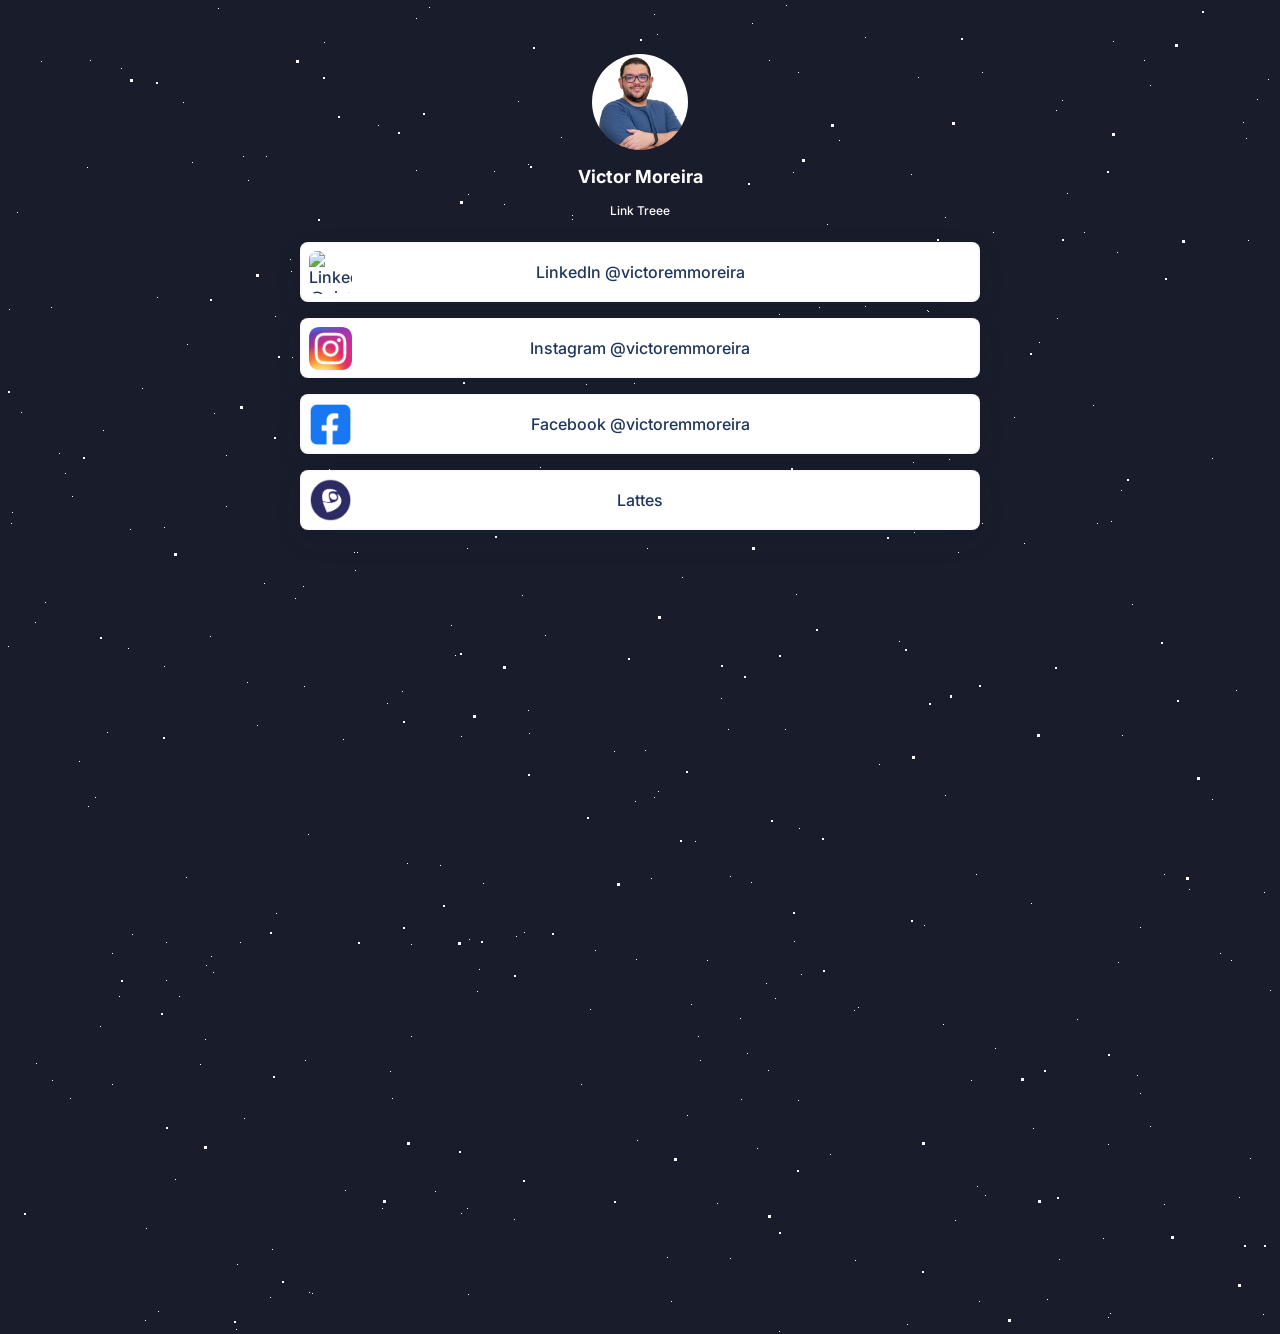
==== commit 410549a3: "Update index.html" ====
--- a/index.html
+++ b/index.html
@@ -69,15 +69,15 @@
                             <span class=" item-title text-center">Lattes</span>
                         </a>
                     </div> 
-                    
+                    <!-- Seu iframe Notion -->
+                    <div style="margin-top: 24px;">
+                        <iframe src="https://victoremmoreira.notion.site/physiometrics" width="100%" height="600" frameborder="0" allowfullscreen></iframe>
+                    </div>
                 </div>                                                                                
             </div>
         </div>
         
-        <!-- Notion Embed -->
-        <div class="page-item-wrap relative mt-24">
-          <iframe src="https://victoremmoreira.notion.site/ebd/a3084137a4fc41289a0d378f755cc228" width="100%" height="600" frameborder="0" allowfullscreen></iframe>
-        </div>
+        
 
     </body>
 
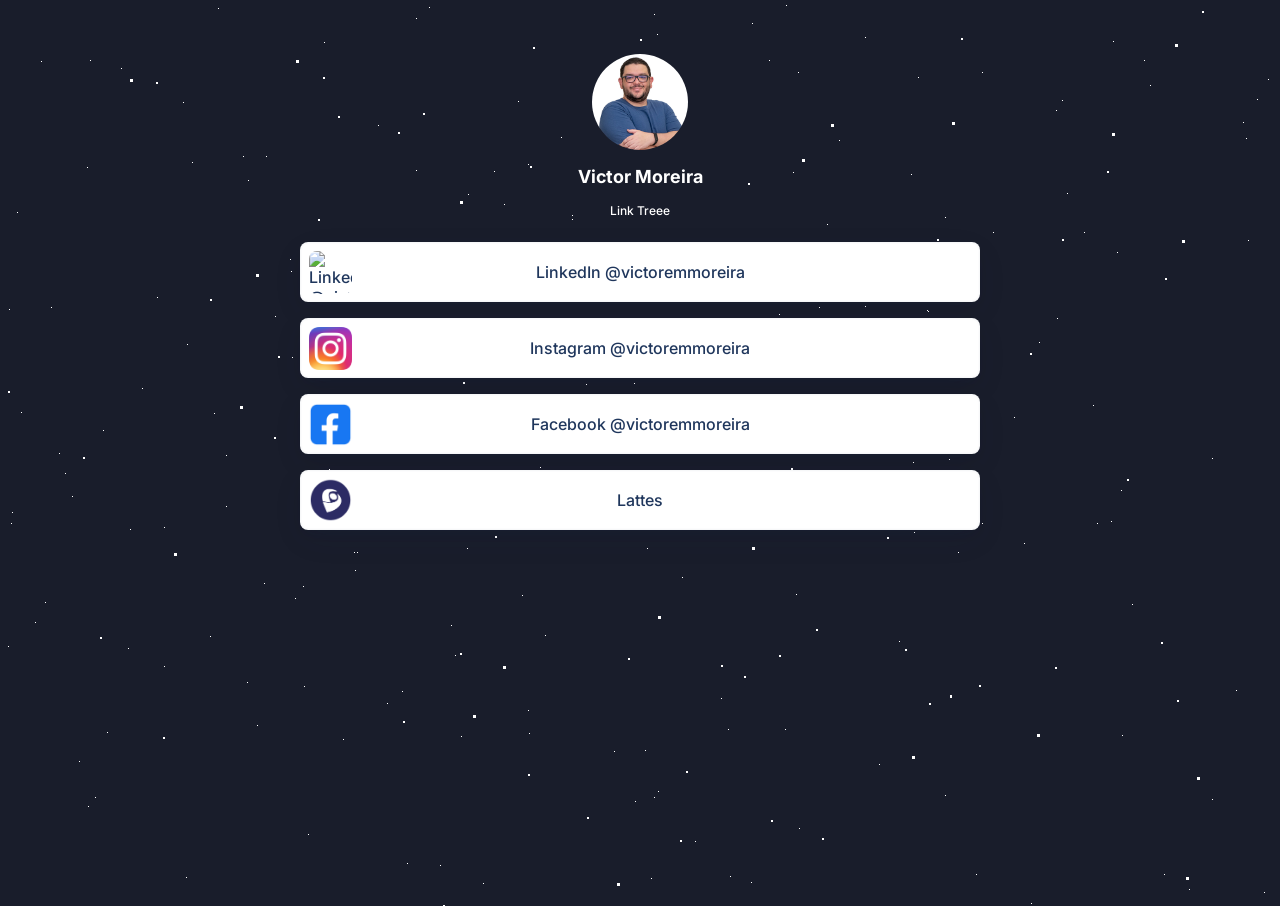
==== commit 380276d6: "Update index.html Retirando Notion" ====
--- a/index.html
+++ b/index.html
@@ -69,10 +69,7 @@
                             <span class=" item-title text-center">Lattes</span>
                         </a>
                     </div> 
-                    <!-- Seu iframe Notion -->
-                    <div style="margin-top: 24px;">
-                        <iframe src="https://victoremmoreira.notion.site/physiometrics" width="100%" height="600" frameborder="0" allowfullscreen></iframe>
-                    </div>
+               
                 </div>                                                                                
             </div>
         </div>
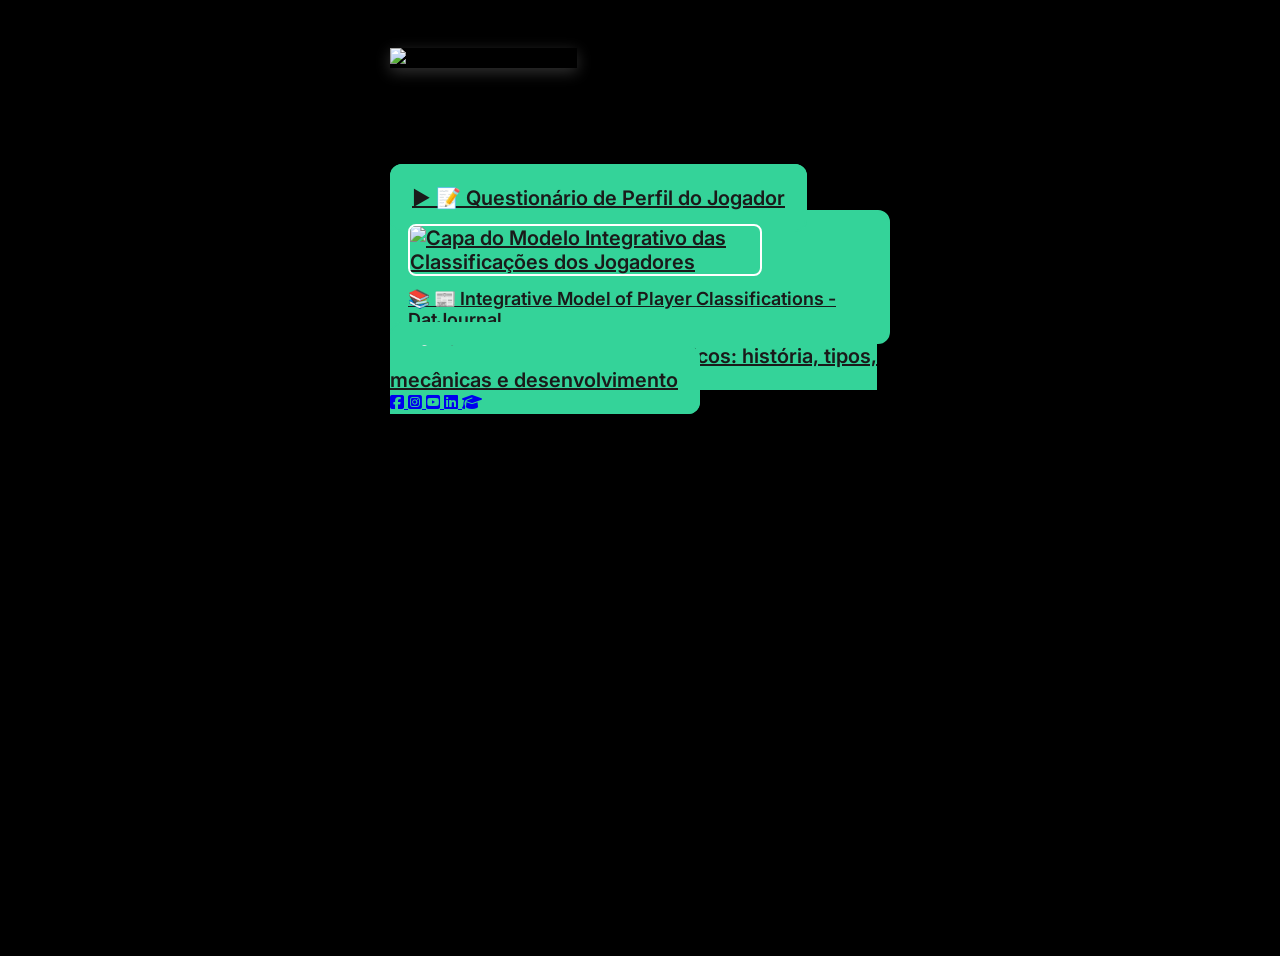
==== commit ec66bae8: "LinkTree 2.0 Novo linktree" ====
--- a/index.html
+++ b/index.html
@@ -1,85 +1,403 @@
 <!DOCTYPE html>
-<html lang="en">
-    <head>
-        <meta charset="utf-8">
-        <link href="assets/css/style.css" rel="stylesheet">
-        <meta name='viewport' content='width=device-width, initial-scale=1.0, maximum-scale=1.0, user-scalable=0'>
-        <link rel="shortcut icon" href="assets/images/favicon.png" type="image/webp">
-        <link rel="apple-touch-icon" sizes="180x180" href="images/favicon.png">
-        <link rel="icon" href="assets/images/favicon.png" type="image/webp">
-        <title>Victor Moreira - Linktree</title>
-        <link href="https://fonts.googleapis.com/css2?family=Inter:wght@400;500;600;700&amp;display=swap" rel="stylesheet">
-    </head>
-    <body>
-        <!-- Snowfall Background Animation -->
-        <section class="animated-background">
-            <div id="stars1"></div>
-            <div id="stars2"></div>
-            <div id="stars3"></div>
-        </section>
-        <!-- End of Snowfall Background Animation -->
-
-        <div class="min-h-full flex-h-center" id="background_div">
-            <input type="hidden" value="https://bio.link" id="app-url">
-                <input type="hidden" value="null" id="is-featured">
-                    <canvas id="bg-canvas" class="background-overlay"></canvas>
-                </input>
-            </input>
-
-            <div class="mt-48 page-full-wrap relative ">
-                <input type="hidden" value="creator-page" id="page-type">
-                <img class="display-image m-auto" data-src="assets/images/logo.png" src="assets/images/logo.png" alt="[Your photo alt]"/>
-                <h2 class="page-title page-text-color page-text-font mt-16 text-center">Victor Moreira</h2>
-                <h4 class="page-subtitle page-text-color page-text-font mt-16 text-center">Link Treee</h4>
-                   
-                <div class="mt-24">
-
-                    <!--Link 1-->
-                    <div class="page-item-wrap relative">
-                        <div class="page-item flex-both-center absolute"></div>
-                        <a target="_blank"  class="page-item-each py-10 flex-both-center" href="https://www.linkedin.com/in/victoremmoreira/" data-id="261652" data-type="page_item">
-                            <img class="link-each-image" data-src="assets/images/linkedin.png" src="assets/images/linkedin.png" alt="LinkedIn @victoremmoreira"/>
-                            <span class=" item-title text-center">LinkedIn @victoremmoreira</span>
-                        </a>
-                    </div>   
-
-                    <!--Link 2-->     
-                    <div class="page-item-wrap relative">
-                        <div class="page-item flex-both-center absolute"></div>
-                        <a target="_blank"  class="page-item-each py-10 flex-both-center" href="https://www.instagram.com/victoremmoreira/" data-id="261685" data-type="page_item">
-                            <img class="link-each-image" data-src="assets/images/instagram.png" src="assets/images/instagram.png" alt="Instagram @victoremmoreira"/>
-                            <span class=" item-title text-center">Instagram @victoremmoreira</span>
-                        </a>
-                    </div>
-
-                    <!--Link 3--> 
-                    <div class="page-item-wrap relative">
-                        <div class="page-item flex-both-center absolute"></div>
-                        <a target="_blank"  class="page-item-each py-10 flex-both-center" href="https://www.facebook.com/victoremmoreira" data-id="261685" data-type="page_item">
-                            <img class="link-each-image" data-src="assets/images/facebook.png" src="assets/images/facebook.png" alt="Facebook @victoremmoreira"/>
-                            <span class=" item-title text-center">Facebook @victoremmoreira</span>
-                        </a>
-                    </div>  
-                    
-                    <!--Link 4--> 
-                    <div class="page-item-wrap relative">
-                        <div class="page-item flex-both-center absolute"></div>
-                        <a target="_blank"  class="page-item-each py-10 flex-both-center" href="http://lattes.cnpq.br/4253795392432161" data-id="261686" data-type="page_item">
-                            <img class="link-each-image" data-src="assets/images/lattes.png" src="assets/images/lattes.png" alt="Lattes"/>
-                            <span class=" item-title text-center">Lattes</span>
-                        </a>
-                    </div> 
-               
-                </div>                                                                                
+<html lang="pt-BR">
+<head>
+    <!-- Configuração básica do documento -->
+    <meta charset="UTF-8">
+    <meta name="viewport" content="width=device-width, initial-scale=1.0">
+    <title>Meu Linktree Pessoal</title>
+    <!-- Carregando o CDN do Tailwind CSS para estilização moderna e responsiva -->
+    <script src="https://cdn.tailwindcss.com"></script>
+    <!-- Carregando Font Awesome para ícones de redes sociais (Versão 6) -->
+    <link rel="stylesheet" href="https://cdnjs.cloudflare.com/ajax/libs/font-awesome/6.5.2/css/all.min.css" xintegrity="sha512-SnH5WK+bZxgPHs44uWIX+LLMDJ8g0p16s59zLwzN7v57P5z9v5e2j9F4t82o1b1234567890abcdef" crossorigin="anonymous" referrerpolicy="no-referrer" />
+    <style>
+        /* Estilos para o Fundo de Estrelas */
+        @keyframes twinkle {
+            /* Ajustado para um brilho mais perceptível */
+            0%, 100% { opacity: 0.6; } 
+            50% { opacity: 1; } /* Opacidade total no meio do ciclo */
+        }
+        
+        /* Container fixo para o fundo de estrelas */
+        .stars-container {
+            position: fixed;
+            top: 0;
+            left: 0;
+            width: 100%;
+            height: 100%;
+            overflow: hidden;
+            z-index: 0; 
+            background-color: transparent;
+        }
+
+        /* Geração das Estrelas usando pseudo-elementos e box-shadow trick */
+        .stars-container::before,
+        .stars-container::after {
+            content: "";
+            position: absolute;
+            top: 0;
+            left: 0;
+            /* Tamanho grande para cobrir bem o fundo e dar espaço para a sombra */
+            width: 2000px; 
+            height: 2000px; 
+            background: transparent;
+        }
+
+        /* Estrelas menores e mais numerosas (primeira camada) */
+        .stars-container::before {
+            /* Múltiplos pontos de luz simulando estrelas (box-shadow) */
+            box-shadow: 
+                0px 0px 0 #FFF, 100px 30px #FFF, 200px 80px #FFF, 350px 120px #FFF, 400px 200px #FFF, 50px 300px #FFF, 
+                150px 450px #FFF, 250px 520px #FFF, 450px 600px #FFF, 50px 750px #FFF, 300px 850px #FFF,
+                500px 100px #FFF, 10px 400px #FFF, 300px 700px #FFF, 450px 50px #FFF, 200px 250px #FFF,
+                400px 480px #FFF, 150px 650px #FFF, 50px 900px #FFF, 480px 350px #FFF, 280px 150px #FFF,
+                60px 500px #FFF, 380px 220px #FFF, 250px 950px #FFF, 420px 800px #FFF, 120px 700px #FFF,
+                700px 100px #FFF, 800px 300px #FFF, 950px 50px #FFF, 1000px 180px #FFF, 1100px 400px #FFF,
+                1250px 600px #FFF, 1300px 850px #FFF, 1450px 100px #FFF, 1600px 300px #FFF, 1750px 500px #FFF,
+                1800px 700px #FFF, 1900px 900px #FFF, 200px 1050px #FFF, 400px 1250px #FFF, 600px 1450px #FFF,
+                800px 1650px #FFF, 1000px 1850px #FFF, 1200px 50px #FFF, 1400px 250px #FFF, 1600px 450px #FFF,
+                1800px 650px #FFF, 50px 1200px #FFF, 250px 1400px #FFF, 450px 1600px #FFF, 650px 1800px #FFF,
+                1850px 1500px #FFF, 1650px 1300px #FFF, 1450px 1100px #FFF, 1250px 900px #FFF, 1050px 700px #FFF,
+                850px 500px #FFF, 650px 300px #FFF, 450px 100px #FFF, 250px 800px #FFF, 50px 600px #FFF; 
+            
+            /* Animação de Brilho sutil */
+            animation: twinkle 5s linear infinite;
+        }
+
+        /* Estrelas maiores e mais esparsas (segunda camada) */
+        .stars-container::after {
+            box-shadow: 
+                50px 150px 0 1px #FFF, 250px 350px 0 1px #FFF, 450px 550px 0 1px #FFF, 650px 750px 0 1px #FFF, 
+                850px 950px 0 1px #FFF, 1050px 1150px 0 1px #FFF, 1250px 1350px 0 1px #FFF, 1450px 1550px 0 1px #FFF, 
+                1650px 1750px 0 1px #FFF, 1850px 1950px 0 1px #FFF, 500px 50px 0 1px #FFF, 1500px 350px 0 1px #FFF, 
+                100px 1000px 0 1px #FFF, 1200px 1200px 0 1px #FFF, 300px 1600px 0 1px #FFF, 1500px 500px 0 1px #FFF,
+                700px 1800px 0 1px #FFF, 1900px 100px 0 1px #FFF, 900px 1400px 0 1px #FFF, 1100px 600px 0 1px #FFF;
+            
+            /* Animação com duração e delay diferentes para variação visual */
+            animation: twinkle 8s linear infinite;
+            animation-delay: 2s;
+        }
+        
+        /* Define a fonte Inter como padrão e garante que a cor de fundo preencha a tela */
+        body {
+            font-family: 'Inter', sans-serif;
+            /* Fundo preto sólido para o efeito de céu noturno (Corrigido) */
+            background-color: #000000; 
+            min-height: 100vh;
+            display: flex;
+            justify-content: center;
+            align-items: flex-start; /* Alinha no topo */
+            padding-top: 40px;
+            overflow-x: hidden; /* Evita barra de rolagem horizontal */
+        }
+
+        /* Estilos específicos para o container principal */
+        #linktree-container {
+            position: relative; /* Garante que o conteúdo fique acima das estrelas (z-index: 10) */
+            z-index: 10;
+            max-width: 500px; /* Largura máxima para desktop/tablet */
+            width: 90%; /* Ocupa 90% da largura em telas menores */
+            margin-bottom: 40px;
+        }
+
+        /* Base para todos os botões de link */
+        .link-button {
+            transition: transform 0.2s, box-shadow 0.2s, opacity 0.2s;
+            border: 2px solid white; 
+            padding: 1rem; /* p-4 */
+            font-weight: 600; /* font-semibold */
+            border-radius: 0.75rem; /* rounded-xl */
+        }
+        
+        /* Efeito de hover geral (usado como base para os botões Padrão/Social) */
+        .link-button:not(.link-titulo-especial):hover, 
+        .link-button:not(.link-titulo-especial):focus {
+            transform: translateY(-2px);
+            box-shadow: 0 8px 20px rgba(0, 0, 0, 0.5);
+            opacity: 0.9;
+        }
+
+        /* ---------------------------------------------------------------------- */
+        /* 1. Botão de Link Título Padrão (Base: Preto/Branco) */
+        /* Efeito já coberto pelo .link-button base (bg-black text-white) */
+        
+        /* 2. Botão de Rede Social (Cor de marca diferente) */
+        .link-redesocial {
+            background-color: #383838; /* Um cinza escuro para diferenciar de links padrões */
+            border-color: #383838;
+        }
+        .link-redesocial:hover {
+            background-color: #4a4a4a;
+        }
+
+        /* 3. Botão de Link Título Grande (Destaque intermediário) */
+        .link-titulo-grande {
+            background-color: #0088ff; /* Cor azul clara para destaque */
+            border-color: #0088ff;
+            color: white;
+            font-size: 1.125rem; /* text-lg */
+        }
+        .link-titulo-grande:hover {
+            background-color: #0077ee;
+        }
+
+        /* 4. Botão de Link Título Destaque (Destaque forte) */
+        .link-titulo-destaque {
+            background-color: #34d399; /* Cor verde vibrante */
+            border-color: #34d399;
+            color: #1a1a1a; /* Texto escuro */
+            font-size: 1.25rem; /* text-xl */
+            padding: 1.25rem; /* Mais preenchimento */
+        }
+        .link-titulo-destaque:hover {
+            background-color: #10b981;
+            box-shadow: 0 10px 30px rgba(52, 211, 153, 0.5); /* Sombra mais colorida */
+        }
+
+        /* 5. e 6. Estrutura para Links com Foto (acima do texto) */
+        .link-com-foto {
+            display: flex;
+            flex-direction: column; /* Coloca a imagem acima do texto */
+            padding: 0.75rem 1rem;
+            height: auto; /* Altura flexível */
+        }
+        .link-com-foto img {
+            width: 90%;
+            max-width: 350px; /* Aumentei um pouco para a imagem do artigo */
+            height: auto;
+            border-radius: 0.5rem; /* rounded-lg */
+            margin-bottom: 0.75rem;
+            object-fit: cover;
+            border: 2px solid white;
+        }
+        .link-com-foto span {
+            font-size: 1.125rem; /* text-lg */
+        }
+        
+        /* 6. Botão de Link Título Especial (Brilho e Movimento) */
+        @keyframes pulse-glow {
+            0%, 100% { box-shadow: 0 0 8px #ff00ff, 0 0 16px #ff00ff; }
+            50% { box-shadow: 0 0 16px #ff00ff, 0 0 32px #ff00ff; }
+        }
+
+        .link-titulo-especial {
+            background-color: #111111;
+            border-color: #ff00ff; /* Borda magenta */
+            color: #ff00ff;
+            animation: pulse-glow 3s infinite alternate; /* Aplica o brilho */
+            transform: scale(1);
+            font-size: 1.25rem; /* text-xl */
+        }
+        .link-titulo-especial:hover {
+            transform: scale(1.02); /* Leve movimento no hover */
+            opacity: 1; /* Mantém a opacidade total */
+        }
+
+        /* Estilo para a imagem de perfil */
+        .profile-image {
+            box-shadow: 0 4px 15px rgba(255, 255, 255, 0.2);
+        }
+    </style>
+    <!-- Configuração da fonte Inter -->
+    <link href="https://fonts.googleapis.com/css2?family=Inter:wght@400;600;800&display=swap" rel="stylesheet">
+</head>
+<body>
+
+    <!-- Container para o fundo de estrelas (adicionado para o efeito) -->
+    <div class="stars-container"></div>
+
+    <!-- Container principal do Linktree -->
+    <div id="linktree-container" class="text-center">
+
+    <!-- Imagem de Perfil (otimizada) -->
+    <!--
+        Instrução: coloque a foto em anexo dentro da pasta `images/` com os nomes abaixo.
+        - images/profile-144.jpg  (144x144, JPEG fallback)
+        - images/profile-288.jpg  (288x288, 2x raster)
+        - images/profile-144.webp (144x144, WebP)
+        - images/profile-288.webp (288x288, WebP 2x)
+        Se preferir, mantenha apenas o JPEG e WebP de maior resolução; o navegador escolherá a melhor fonte.
+    -->
+    <!-- Preload recomendado para melhorar LCP (descomente se você realmente colocar o arquivo em images/) -->
+    <!-- <link rel="preload" as="image" href="images/profile-144.webp" type="image/webp"> -->
+
+    <picture>
+        <!-- WebP (preferido quando suportado) -->
+        <source type="image/webp"
+            srcset="images/profile-288.webp 288w, images/profile-144.webp 144w"
+            sizes="(min-width: 768px) 144px, 112px">
+
+        <!-- JPEG fallback -->
+        <source type="image/jpeg"
+            srcset="images/profile-288.jpg 288w, images/profile-144.jpg 144w"
+            sizes="(min-width: 768px) 144px, 112px">
+
+        <!-- Imagem principal com atributos de performance -->
+        <img id="profile-pic"
+         class="profile-image w-28 h-28 md:w-36 md:h-36 rounded-full mx-auto object-cover border-4 border-white"
+         src="images/profile-144.jpg"
+         srcset="images/profile-288.jpg 2x, images/profile-144.jpg 1x"
+         alt="Foto de Perfil de Victor"
+         width="144" height="144"
+         loading="lazy"
+         decoding="async"
+         onerror="this.onerror=null;this.src='https://placehold.co/144x144/262626/ffffff?text=V';">
+    </picture>
+
+        <!-- Nome de Usuário -->
+        <h1 class="text-3xl font-extrabold mt-4 text-white">Victor Moreira</h1>
+
+        <!-- Bio / Descrição Curta -->
+        <p class="text-lg text-gray-300 mb-8 mt-2">
+            Professor de Design
+        </p>
+
+        <!-- Container para os links dinâmicos -->
+        <div id="links-container" class="space-y-4">
+            <!-- Os botões de link serão inseridos aqui pelo JavaScript -->
+        </div>
+
+        <!-- Rodapé com links de Redes Sociais e menção de autoria -->
+        <footer class="mt-12 text-center">
+            
+            <!-- Linha de Ícones de Redes Sociais com estilo TITULO_PADRAO (Cinza/Branco) -->
+            <div class="flex justify-center space-x-6 mb-4">
+                <!-- Facebook -->
+                <a href="https://www.facebook.com/victoremmoreira/" target="_blank" rel="noopener noreferrer" 
+                   title="Facebook" 
+                   class="text-gray-400 hover:text-white transition duration-200">
+                    <i class="fa-brands fa-square-facebook text-3xl"></i>
+                </a>
+                <!-- Instagram -->
+                <a href="https://www.instagram.com/profvictormoreira/" target="_blank" rel="noopener noreferrer" 
+                   title="Instagram" 
+                   class="text-gray-400 hover:text-white transition duration-200">
+                    <i class="fa-brands fa-square-instagram text-3xl"></i>
+                </a>
+                <!-- Youtube -->
+                <a href="https://www.youtube.com/@prof.victor" target="_blank" rel="noopener noreferrer" 
+                   title="Youtube" 
+                   class="text-gray-400 hover:text-white transition duration-200">
+                    <i class="fa-brands fa-square-youtube text-3xl"></i>
+                </a>
+                <!-- Linkedin -->
+                <a href="https://www.linkedin.com/in/victoremmoreira/" target="_blank" rel="noopener noreferrer" 
+                   title="LinkedIn" 
+                   class="text-gray-400 hover:text-white transition duration-200">
+                    <i class="fa-brands fa-linkedin text-3xl"></i>
+                </a>
+                <!-- Lattes (Ícone Acadêmico) -->
+                <a href="http://lattes.cnpq.br/4253795392432161" target="_blank" rel="noopener noreferrer" 
+                   title="Currículo Lattes" 
+                   class="text-gray-400 hover:text-white transition duration-200">
+                    <i class="fa-solid fa-graduation-cap text-3xl"></i>
+                </a>
             </div>
-        </div>
-        
-        
-
-    </body>
-
-    <!--
-    A different snowfall    
-    <script  src="assets/js/snowfall.js"></script>
-    -->
+
+            <!-- Menção de Autoria -->
+            <p class="text-xs font-semibold text-gray-500 mt-2">
+                Feito por <span class="text-green-400">Victor E. Moreira</span>
+            </p>
+        </footer>
+    </div>
+
+    <script>
+        // Definição das classes base para cada tipo de botão
+        const BUTTON_CLASSES = {
+            // 1. Botão de Rede Social: Fundo cinza escuro
+            REDE_SOCIAL: 'link-redesocial text-white', 
+            
+            // 2. Botão de Link Título Padrão: Preto padrão
+            TITULO_PADRAO: 'bg-black text-white', 
+            
+            // 3. Botão de Link Título Grande: Destaque azul
+            TITULO_GRANDE: 'link-titulo-grande text-white', 
+            
+            // 4. Botão de Link Título Destaque: Destaque verde
+            TITULO_DESTAQUE: 'link-titulo-destaque text-black', 
+            
+            // 5. Botão de Link Título Destaque com foto: Destaque verde + estrutura de foto
+            TITULO_DESTAQUE_FOTO: 'link-titulo-destaque link-com-foto text-black', 
+            
+            // 6. Botão de Link Título Especial: Brilho e movimento
+            TITULO_ESPECIAL: 'link-titulo-especial link-com-foto text-magenta-400',
+        };
+
+        // Array de objetos com os dados dos seus links, utilizando os novos 'types'
+        const linkData = [
+            // -----------------------------------------------------------
+            // LINKS DE DESTAQUE (Topo da Lista)
+            // -----------------------------------------------------------
+            {
+                name: "📝 Questionário de Perfil do Jogador",
+                url: "https://forms.gle/9VBKGbYpGg775WJYA",
+                icon: '▶️',
+                type: 'TITULO_DESTAQUE', // Destaque Verde
+            },
+            {
+                name: "📰 Integrative Model of Player Classifications - DatJournal",
+                url: "https://datjournal.com/integrative-model", 
+                icon: '📚',
+                type: 'TITULO_DESTAQUE_FOTO', // ALTERADO PARA DESTAQUE COM FOTO
+                imageUrl: "uploaded:Captura de tela 2025-09-13 172636.png-188cc5d8-9a08-4d6f-8111-f51b7c92c57b", // Imagem da publicação
+                imageAlt: "Capa do Modelo Integrativo das Classificações dos Jogadores"
+            },
+            {
+                name: "📚 Design de jogos analógicos: história, tipos, mecânicas e desenvolvimento",
+                url: "https://a.co/d/fXRc88R",
+                icon: '🎲',
+                type: 'TITULO_DESTAQUE', // Destaque Verde
+            },
+            
+            // Os links de exemplo (TITULO_ESPECIAL e TITULO_DESTAQUE_FOTO) foram removidos.
+        ];
+
+        // Função para construir o HTML dos links
+        function renderLinks() {
+            const container = document.getElementById('links-container');
+            container.innerHTML = ''; 
+
+            linkData.forEach(link => {
+                const anchor = document.createElement('a');
+                anchor.href = link.url;
+                anchor.target = "_blank";
+                anchor.rel = "noopener noreferrer";
+
+                // Pega as classes corretas com base no tipo
+                const buttonTypeClasses = BUTTON_CLASSES[link.type] || BUTTON_CLASSES.TITULO_PADRAO;
+
+                // Adiciona as classes Tailwind para layout
+                anchor.className = `link-button w-full flex items-center justify-center text-center shadow-2xl ${buttonTypeClasses}`;
+                
+                let innerContent = '';
+
+                // Verifica se o link deve ter uma imagem (Tipos 5 e 6)
+                if (link.imageUrl && (link.type === 'TITULO_DESTAQUE_FOTO' || link.type === 'TITULO_ESPECIAL')) {
+                    // Estrutura para link com imagem: Imagem acima do Texto do Link
+                    innerContent = `
+                        <img src="${link.imageUrl}" alt="${link.imageAlt || link.name}" class="mx-auto block" 
+                             onerror="this.onerror=null;this.src='https://placehold.co/400x150/383838/ffffff?text=IMAGEM';">
+                        <span class="font-bold text-center">${link.icon} ${link.name}</span>
+                    `;
+                } else {
+                    // Estrutura para link sem imagem (Tipos 1, 2, 3, 4)
+                    // Note: Aqui mantemos os emojis ou textos originais, pois esta seção não é o rodapé social
+                    innerContent = `
+                        <span class="mr-3 text-2xl">${link.icon.split(' ')[0]}</span>
+                        <span>${link.name}</span>
+                    `;
+                    // Ajusta a classe para garantir que o texto e ícone fiquem lado a lado no centro
+                    anchor.classList.add('flex-row');
+                }
+
+                anchor.innerHTML = innerContent;
+                container.appendChild(anchor);
+            });
+        }
+
+        // Garante que os links sejam renderizados quando a página carregar
+        window.onload = renderLinks;
+        
+    </script>
+
+</body>
 </html>
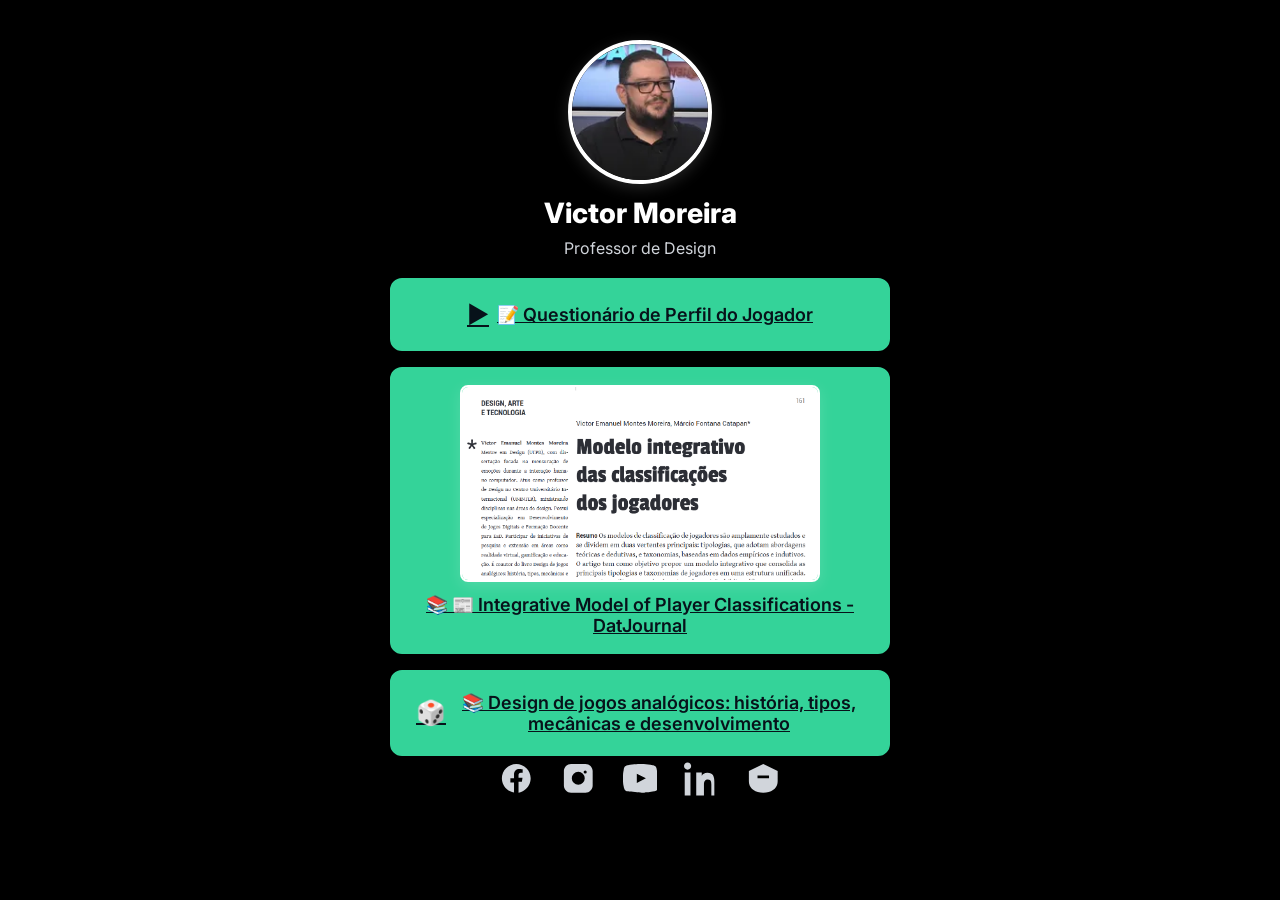
==== commit a23bbc2f: "Ajustes 1 a" ====
--- a/index.html
+++ b/index.html
@@ -5,198 +5,9 @@
     <meta charset="UTF-8">
     <meta name="viewport" content="width=device-width, initial-scale=1.0">
     <title>Meu Linktree Pessoal</title>
-    <!-- Carregando o CDN do Tailwind CSS para estilização moderna e responsiva -->
-    <script src="https://cdn.tailwindcss.com"></script>
-    <!-- Carregando Font Awesome para ícones de redes sociais (Versão 6) -->
-    <link rel="stylesheet" href="https://cdnjs.cloudflare.com/ajax/libs/font-awesome/6.5.2/css/all.min.css" xintegrity="sha512-SnH5WK+bZxgPHs44uWIX+LLMDJ8g0p16s59zLwzN7v57P5z9v5e2j9F4t82o1b1234567890abcdef" crossorigin="anonymous" referrerpolicy="no-referrer" />
-    <style>
-        /* Estilos para o Fundo de Estrelas */
-        @keyframes twinkle {
-            /* Ajustado para um brilho mais perceptível */
-            0%, 100% { opacity: 0.6; } 
-            50% { opacity: 1; } /* Opacidade total no meio do ciclo */
-        }
-        
-        /* Container fixo para o fundo de estrelas */
-        .stars-container {
-            position: fixed;
-            top: 0;
-            left: 0;
-            width: 100%;
-            height: 100%;
-            overflow: hidden;
-            z-index: 0; 
-            background-color: transparent;
-        }
-
-        /* Geração das Estrelas usando pseudo-elementos e box-shadow trick */
-        .stars-container::before,
-        .stars-container::after {
-            content: "";
-            position: absolute;
-            top: 0;
-            left: 0;
-            /* Tamanho grande para cobrir bem o fundo e dar espaço para a sombra */
-            width: 2000px; 
-            height: 2000px; 
-            background: transparent;
-        }
-
-        /* Estrelas menores e mais numerosas (primeira camada) */
-        .stars-container::before {
-            /* Múltiplos pontos de luz simulando estrelas (box-shadow) */
-            box-shadow: 
-                0px 0px 0 #FFF, 100px 30px #FFF, 200px 80px #FFF, 350px 120px #FFF, 400px 200px #FFF, 50px 300px #FFF, 
-                150px 450px #FFF, 250px 520px #FFF, 450px 600px #FFF, 50px 750px #FFF, 300px 850px #FFF,
-                500px 100px #FFF, 10px 400px #FFF, 300px 700px #FFF, 450px 50px #FFF, 200px 250px #FFF,
-                400px 480px #FFF, 150px 650px #FFF, 50px 900px #FFF, 480px 350px #FFF, 280px 150px #FFF,
-                60px 500px #FFF, 380px 220px #FFF, 250px 950px #FFF, 420px 800px #FFF, 120px 700px #FFF,
-                700px 100px #FFF, 800px 300px #FFF, 950px 50px #FFF, 1000px 180px #FFF, 1100px 400px #FFF,
-                1250px 600px #FFF, 1300px 850px #FFF, 1450px 100px #FFF, 1600px 300px #FFF, 1750px 500px #FFF,
-                1800px 700px #FFF, 1900px 900px #FFF, 200px 1050px #FFF, 400px 1250px #FFF, 600px 1450px #FFF,
-                800px 1650px #FFF, 1000px 1850px #FFF, 1200px 50px #FFF, 1400px 250px #FFF, 1600px 450px #FFF,
-                1800px 650px #FFF, 50px 1200px #FFF, 250px 1400px #FFF, 450px 1600px #FFF, 650px 1800px #FFF,
-                1850px 1500px #FFF, 1650px 1300px #FFF, 1450px 1100px #FFF, 1250px 900px #FFF, 1050px 700px #FFF,
-                850px 500px #FFF, 650px 300px #FFF, 450px 100px #FFF, 250px 800px #FFF, 50px 600px #FFF; 
-            
-            /* Animação de Brilho sutil */
-            animation: twinkle 5s linear infinite;
-        }
-
-        /* Estrelas maiores e mais esparsas (segunda camada) */
-        .stars-container::after {
-            box-shadow: 
-                50px 150px 0 1px #FFF, 250px 350px 0 1px #FFF, 450px 550px 0 1px #FFF, 650px 750px 0 1px #FFF, 
-                850px 950px 0 1px #FFF, 1050px 1150px 0 1px #FFF, 1250px 1350px 0 1px #FFF, 1450px 1550px 0 1px #FFF, 
-                1650px 1750px 0 1px #FFF, 1850px 1950px 0 1px #FFF, 500px 50px 0 1px #FFF, 1500px 350px 0 1px #FFF, 
-                100px 1000px 0 1px #FFF, 1200px 1200px 0 1px #FFF, 300px 1600px 0 1px #FFF, 1500px 500px 0 1px #FFF,
-                700px 1800px 0 1px #FFF, 1900px 100px 0 1px #FFF, 900px 1400px 0 1px #FFF, 1100px 600px 0 1px #FFF;
-            
-            /* Animação com duração e delay diferentes para variação visual */
-            animation: twinkle 8s linear infinite;
-            animation-delay: 2s;
-        }
-        
-        /* Define a fonte Inter como padrão e garante que a cor de fundo preencha a tela */
-        body {
-            font-family: 'Inter', sans-serif;
-            /* Fundo preto sólido para o efeito de céu noturno (Corrigido) */
-            background-color: #000000; 
-            min-height: 100vh;
-            display: flex;
-            justify-content: center;
-            align-items: flex-start; /* Alinha no topo */
-            padding-top: 40px;
-            overflow-x: hidden; /* Evita barra de rolagem horizontal */
-        }
-
-        /* Estilos específicos para o container principal */
-        #linktree-container {
-            position: relative; /* Garante que o conteúdo fique acima das estrelas (z-index: 10) */
-            z-index: 10;
-            max-width: 500px; /* Largura máxima para desktop/tablet */
-            width: 90%; /* Ocupa 90% da largura em telas menores */
-            margin-bottom: 40px;
-        }
-
-        /* Base para todos os botões de link */
-        .link-button {
-            transition: transform 0.2s, box-shadow 0.2s, opacity 0.2s;
-            border: 2px solid white; 
-            padding: 1rem; /* p-4 */
-            font-weight: 600; /* font-semibold */
-            border-radius: 0.75rem; /* rounded-xl */
-        }
-        
-        /* Efeito de hover geral (usado como base para os botões Padrão/Social) */
-        .link-button:not(.link-titulo-especial):hover, 
-        .link-button:not(.link-titulo-especial):focus {
-            transform: translateY(-2px);
-            box-shadow: 0 8px 20px rgba(0, 0, 0, 0.5);
-            opacity: 0.9;
-        }
-
-        /* ---------------------------------------------------------------------- */
-        /* 1. Botão de Link Título Padrão (Base: Preto/Branco) */
-        /* Efeito já coberto pelo .link-button base (bg-black text-white) */
-        
-        /* 2. Botão de Rede Social (Cor de marca diferente) */
-        .link-redesocial {
-            background-color: #383838; /* Um cinza escuro para diferenciar de links padrões */
-            border-color: #383838;
-        }
-        .link-redesocial:hover {
-            background-color: #4a4a4a;
-        }
-
-        /* 3. Botão de Link Título Grande (Destaque intermediário) */
-        .link-titulo-grande {
-            background-color: #0088ff; /* Cor azul clara para destaque */
-            border-color: #0088ff;
-            color: white;
-            font-size: 1.125rem; /* text-lg */
-        }
-        .link-titulo-grande:hover {
-            background-color: #0077ee;
-        }
-
-        /* 4. Botão de Link Título Destaque (Destaque forte) */
-        .link-titulo-destaque {
-            background-color: #34d399; /* Cor verde vibrante */
-            border-color: #34d399;
-            color: #1a1a1a; /* Texto escuro */
-            font-size: 1.25rem; /* text-xl */
-            padding: 1.25rem; /* Mais preenchimento */
-        }
-        .link-titulo-destaque:hover {
-            background-color: #10b981;
-            box-shadow: 0 10px 30px rgba(52, 211, 153, 0.5); /* Sombra mais colorida */
-        }
-
-        /* 5. e 6. Estrutura para Links com Foto (acima do texto) */
-        .link-com-foto {
-            display: flex;
-            flex-direction: column; /* Coloca a imagem acima do texto */
-            padding: 0.75rem 1rem;
-            height: auto; /* Altura flexível */
-        }
-        .link-com-foto img {
-            width: 90%;
-            max-width: 350px; /* Aumentei um pouco para a imagem do artigo */
-            height: auto;
-            border-radius: 0.5rem; /* rounded-lg */
-            margin-bottom: 0.75rem;
-            object-fit: cover;
-            border: 2px solid white;
-        }
-        .link-com-foto span {
-            font-size: 1.125rem; /* text-lg */
-        }
-        
-        /* 6. Botão de Link Título Especial (Brilho e Movimento) */
-        @keyframes pulse-glow {
-            0%, 100% { box-shadow: 0 0 8px #ff00ff, 0 0 16px #ff00ff; }
-            50% { box-shadow: 0 0 16px #ff00ff, 0 0 32px #ff00ff; }
-        }
-
-        .link-titulo-especial {
-            background-color: #111111;
-            border-color: #ff00ff; /* Borda magenta */
-            color: #ff00ff;
-            animation: pulse-glow 3s infinite alternate; /* Aplica o brilho */
-            transform: scale(1);
-            font-size: 1.25rem; /* text-xl */
-        }
-        .link-titulo-especial:hover {
-            transform: scale(1.02); /* Leve movimento no hover */
-            opacity: 1; /* Mantém a opacidade total */
-        }
-
-        /* Estilo para a imagem de perfil */
-        .profile-image {
-            box-shadow: 0 4px 15px rgba(255, 255, 255, 0.2);
-        }
-    </style>
+    <!-- Carrega CSS minimalista local (melhor para performance que grandes CDNs quando o site é pequeno) -->
+    <link rel="preload" href="css/styles.min.css" as="style">
+    <link rel="stylesheet" href="css/styles.min.css">
     <!-- Configuração da fonte Inter -->
     <link href="https://fonts.googleapis.com/css2?family=Inter:wght@400;600;800&display=swap" rel="stylesheet">
 </head>
@@ -232,8 +43,8 @@
             sizes="(min-width: 768px) 144px, 112px">
 
         <!-- Imagem principal com atributos de performance -->
-        <img id="profile-pic"
-         class="profile-image w-28 h-28 md:w-36 md:h-36 rounded-full mx-auto object-cover border-4 border-white"
+    <img id="profile-pic"
+     class="profile-image"
          src="images/profile-144.jpg"
          srcset="images/profile-288.jpg 2x, images/profile-144.jpg 1x"
          alt="Foto de Perfil de Victor"
@@ -244,15 +55,15 @@
     </picture>
 
         <!-- Nome de Usuário -->
-        <h1 class="text-3xl font-extrabold mt-4 text-white">Victor Moreira</h1>
+    <h1 class="site-title">Victor Moreira</h1>
 
         <!-- Bio / Descrição Curta -->
-        <p class="text-lg text-gray-300 mb-8 mt-2">
+        <p class="site-bio">
             Professor de Design
         </p>
 
         <!-- Container para os links dinâmicos -->
-        <div id="links-container" class="space-y-4">
+        <div id="link-list" class="link-list">
             <!-- Os botões de link serão inseridos aqui pelo JavaScript -->
         </div>
 
@@ -260,144 +71,28 @@
         <footer class="mt-12 text-center">
             
             <!-- Linha de Ícones de Redes Sociais com estilo TITULO_PADRAO (Cinza/Branco) -->
-            <div class="flex justify-center space-x-6 mb-4">
-                <!-- Facebook -->
-                <a href="https://www.facebook.com/victoremmoreira/" target="_blank" rel="noopener noreferrer" 
-                   title="Facebook" 
-                   class="text-gray-400 hover:text-white transition duration-200">
-                    <i class="fa-brands fa-square-facebook text-3xl"></i>
-                </a>
-                <!-- Instagram -->
-                <a href="https://www.instagram.com/profvictormoreira/" target="_blank" rel="noopener noreferrer" 
-                   title="Instagram" 
-                   class="text-gray-400 hover:text-white transition duration-200">
-                    <i class="fa-brands fa-square-instagram text-3xl"></i>
-                </a>
-                <!-- Youtube -->
-                <a href="https://www.youtube.com/@prof.victor" target="_blank" rel="noopener noreferrer" 
-                   title="Youtube" 
-                   class="text-gray-400 hover:text-white transition duration-200">
-                    <i class="fa-brands fa-square-youtube text-3xl"></i>
-                </a>
-                <!-- Linkedin -->
-                <a href="https://www.linkedin.com/in/victoremmoreira/" target="_blank" rel="noopener noreferrer" 
-                   title="LinkedIn" 
-                   class="text-gray-400 hover:text-white transition duration-200">
-                    <i class="fa-brands fa-linkedin text-3xl"></i>
-                </a>
-                <!-- Lattes (Ícone Acadêmico) -->
-                <a href="http://lattes.cnpq.br/4253795392432161" target="_blank" rel="noopener noreferrer" 
-                   title="Currículo Lattes" 
-                   class="text-gray-400 hover:text-white transition duration-200">
-                    <i class="fa-solid fa-graduation-cap text-3xl"></i>
-                </a>
+            <div class="social-links">
+                    <!-- Redes sociais: SVGs inline para ícones específicos -->
+                    <a href="https://www.facebook.com/victoremmoreira/" target="_blank" rel="noopener noreferrer" title="Facebook" aria-label="Facebook">
+                        <svg class="social-icon" viewBox="0 0 24 24" role="img" aria-hidden="false"><title>Facebook</title><path d="M22 12c0-5.52-4.48-10-10-10S2 6.48 2 12c0 5 3.66 9.13 8.44 9.88v-6.99H7.9v-2.89h2.54V9.41c0-2.5 1.49-3.89 3.77-3.89 1.09 0 2.23.2 2.23.2v2.46h-1.25c-1.23 0-1.62.77-1.62 1.56v1.87h2.77l-.44 2.89h-2.33V22C18.34 21.13 22 17 22 12z"/></svg>
+                    </a>
+                    <a href="https://www.instagram.com/profvictormoreira/" target="_blank" rel="noopener noreferrer" title="Instagram" aria-label="Instagram">
+                        <svg class="social-icon" viewBox="0 0 24 24" role="img" aria-hidden="false"><title>Instagram</title><path d="M7 2C4.24 2 2 4.24 2 7v10c0 2.76 2.24 5 5 5h10c2.76 0 5-2.24 5-5V7c0-2.76-2.24-5-5-5H7zm5 5.5A4.5 4.5 0 1 1 7.5 12 4.5 4.5 0 0 1 12 7.5zm4.8-.9a1.08 1.08 0 1 1-1.08 1.08A1.08 1.08 0 0 1 16.8 6.6z"/></svg>
+                    </a>
+                    <a href="https://www.youtube.com/@prof.victor" target="_blank" rel="noopener noreferrer" title="Youtube" aria-label="YouTube">
+                        <svg class="social-icon" viewBox="0 0 24 24" role="img" aria-hidden="false"><title>YouTube</title><path d="M23.5 6.2s-.2-1.6-.8-2.3c-.8-.9-1.7-.9-2.1-1C16.7 2 12 2 12 2s-4.7 0-8.6.9c-.4.1-1.3.1-2.1 1C.6 4.6.5 6.2.5 6.2S0 8.1 0 10v4c0 1.9.5 3.8.5 3.8s.2 1.6.8 2.3c.8.9 1.8.9 2.3 1 1.7.3 7.9.9 9.4.9s4.7-.1 8.6-.9c.4-.1 1.3-.1 2.1-1 .6-.7.8-2.3.8-2.3S24 15.9 24 14v-4c0-1.9-.5-3.8-.5-3.8zM9.6 15.2V8.8l6.3 3.2-6.3 3.2z"/></svg>
+                    </a>
+                    <a href="https://www.linkedin.com/in/victoremmoreira/" target="_blank" rel="noopener noreferrer" title="LinkedIn" aria-label="LinkedIn">
+                        <svg class="social-icon" viewBox="0 0 24 24" role="img" aria-hidden="false"><title>LinkedIn</title><path d="M4.98 3.5C4.98 4.88 3.87 6 2.5 6S0 4.88 0 3.5 1.12 1 2.5 1 4.98 2.12 4.98 3.5zM.5 8h4V24h-4V8zM8.5 8h3.84v2.2h.05c.54-1 1.86-2 3.83-2 4.1 0 4.86 2.7 4.86 6.2V24H19v-7.2c0-1.7 0-3.9-2.39-3.9-2.39 0-2.75 1.86-2.75 3.77V24H8.5V8z"/></svg>
+                    </a>
+                    <a href="http://lattes.cnpq.br/4253795392432161" target="_blank" rel="noopener noreferrer" title="Currículo Lattes" aria-label="Lattes">
+                        <svg class="social-icon" viewBox="0 0 24 24" role="img" aria-hidden="false"><title>Lattes</title><path d="M12 2L2 7v7c0 5 4 8 10 8s10-3 10-8V7l-10-5zM8 10h8v2H8v-2z"/></svg>
+                    </a>
             </div>
-
-            <!-- Menção de Autoria -->
-            <p class="text-xs font-semibold text-gray-500 mt-2">
-                Feito por <span class="text-green-400">Victor E. Moreira</span>
-            </p>
         </footer>
     </div>
 
-    <script>
-        // Definição das classes base para cada tipo de botão
-        const BUTTON_CLASSES = {
-            // 1. Botão de Rede Social: Fundo cinza escuro
-            REDE_SOCIAL: 'link-redesocial text-white', 
-            
-            // 2. Botão de Link Título Padrão: Preto padrão
-            TITULO_PADRAO: 'bg-black text-white', 
-            
-            // 3. Botão de Link Título Grande: Destaque azul
-            TITULO_GRANDE: 'link-titulo-grande text-white', 
-            
-            // 4. Botão de Link Título Destaque: Destaque verde
-            TITULO_DESTAQUE: 'link-titulo-destaque text-black', 
-            
-            // 5. Botão de Link Título Destaque com foto: Destaque verde + estrutura de foto
-            TITULO_DESTAQUE_FOTO: 'link-titulo-destaque link-com-foto text-black', 
-            
-            // 6. Botão de Link Título Especial: Brilho e movimento
-            TITULO_ESPECIAL: 'link-titulo-especial link-com-foto text-magenta-400',
-        };
-
-        // Array de objetos com os dados dos seus links, utilizando os novos 'types'
-        const linkData = [
-            // -----------------------------------------------------------
-            // LINKS DE DESTAQUE (Topo da Lista)
-            // -----------------------------------------------------------
-            {
-                name: "📝 Questionário de Perfil do Jogador",
-                url: "https://forms.gle/9VBKGbYpGg775WJYA",
-                icon: '▶️',
-                type: 'TITULO_DESTAQUE', // Destaque Verde
-            },
-            {
-                name: "📰 Integrative Model of Player Classifications - DatJournal",
-                url: "https://datjournal.com/integrative-model", 
-                icon: '📚',
-                type: 'TITULO_DESTAQUE_FOTO', // ALTERADO PARA DESTAQUE COM FOTO
-                imageUrl: "uploaded:Captura de tela 2025-09-13 172636.png-188cc5d8-9a08-4d6f-8111-f51b7c92c57b", // Imagem da publicação
-                imageAlt: "Capa do Modelo Integrativo das Classificações dos Jogadores"
-            },
-            {
-                name: "📚 Design de jogos analógicos: história, tipos, mecânicas e desenvolvimento",
-                url: "https://a.co/d/fXRc88R",
-                icon: '🎲',
-                type: 'TITULO_DESTAQUE', // Destaque Verde
-            },
-            
-            // Os links de exemplo (TITULO_ESPECIAL e TITULO_DESTAQUE_FOTO) foram removidos.
-        ];
-
-        // Função para construir o HTML dos links
-        function renderLinks() {
-            const container = document.getElementById('links-container');
-            container.innerHTML = ''; 
-
-            linkData.forEach(link => {
-                const anchor = document.createElement('a');
-                anchor.href = link.url;
-                anchor.target = "_blank";
-                anchor.rel = "noopener noreferrer";
-
-                // Pega as classes corretas com base no tipo
-                const buttonTypeClasses = BUTTON_CLASSES[link.type] || BUTTON_CLASSES.TITULO_PADRAO;
-
-                // Adiciona as classes Tailwind para layout
-                anchor.className = `link-button w-full flex items-center justify-center text-center shadow-2xl ${buttonTypeClasses}`;
-                
-                let innerContent = '';
-
-                // Verifica se o link deve ter uma imagem (Tipos 5 e 6)
-                if (link.imageUrl && (link.type === 'TITULO_DESTAQUE_FOTO' || link.type === 'TITULO_ESPECIAL')) {
-                    // Estrutura para link com imagem: Imagem acima do Texto do Link
-                    innerContent = `
-                        <img src="${link.imageUrl}" alt="${link.imageAlt || link.name}" class="mx-auto block" 
-                             onerror="this.onerror=null;this.src='https://placehold.co/400x150/383838/ffffff?text=IMAGEM';">
-                        <span class="font-bold text-center">${link.icon} ${link.name}</span>
-                    `;
-                } else {
-                    // Estrutura para link sem imagem (Tipos 1, 2, 3, 4)
-                    // Note: Aqui mantemos os emojis ou textos originais, pois esta seção não é o rodapé social
-                    innerContent = `
-                        <span class="mr-3 text-2xl">${link.icon.split(' ')[0]}</span>
-                        <span>${link.name}</span>
-                    `;
-                    // Ajusta a classe para garantir que o texto e ícone fiquem lado a lado no centro
-                    anchor.classList.add('flex-row');
-                }
-
-                anchor.innerHTML = innerContent;
-                container.appendChild(anchor);
-            });
-        }
-
-        // Garante que os links sejam renderizados quando a página carregar
-        window.onload = renderLinks;
-        
-    </script>
+    <script defer src="js/main.min.js"></script>
 
 </body>
 </html>
--- a/css/styles.min.css
+++ b/css/styles.min.css
@@ -0,0 +1,42 @@
+/* styles.min.css - versão enxuta para performance */
+:root{--bg:#000;--muted:#383838;--accent:#34d399}
+*{box-sizing:border-box}
+html,body{height:100%}
+body{margin:0;background:var(--bg);color:#fff;font-family:Inter,system-ui,Arial,Helvetica,sans-serif;display:flex;justify-content:center;padding-top:40px;overflow-x:hidden}
+.stars-container{position:fixed;inset:0;z-index:0;pointer-events:none}
+.stars-container::before,.stars-container::after{content:"";position:absolute;inset:0;background:transparent}
+.stars-container::before{box-shadow:0px 0px 0 #FFF,100px 30px #FFF,200px 80px #FFF,350px 120px #FFF,400px 200px #FFF,50px 300px #FFF,150px 450px #FFF,250px 520px #FFF,450px 600px #FFF,50px 750px #FFF,300px 850px #FFF,500px 100px #FFF,10px 400px #FFF,300px 700px #FFF,450px 50px #FFF,200px 250px #FFF;opacity:.9;animation:twinkle 6s linear infinite}
+.stars-container::after{box-shadow:50px 150px 0 1px #FFF,250px 350px 0 1px #FFF,450px 550px 0 1px #FFF,650px 750px 0 1px #FFF,850px 950px 0 1px #FFF;animation:twinkle 9s linear infinite;animation-delay:2s}
+@keyframes twinkle{0%,100%{opacity:.6}50%{opacity:1}}
+#linktree-container{position:relative;z-index:10;max-width:500px;width:90%;text-align:center;margin-bottom:40px}
+.profile-image{width:112px;height:112px;border-radius:9999px;object-fit:cover;border:4px solid #fff;box-shadow:0 4px 15px rgba(255,255,255,.15);display:block;margin:0 auto}
+@media(min-width:768px){.profile-image{width:144px;height:144px}}
+/* Site title and bio */
+.site-title{font-weight:800;margin:.75rem 0 0;font-size:1.75rem}
+.site-bio{color:#d1d5db;margin:.5rem 0 1.25rem}
+.link-button{display:flex;align-items:center;justify-content:center;padding:1.25rem 1.5rem;border-radius:.75rem;border:2px solid #fff;background:#000;color:#fff;font-weight:600;transition:transform .15s,box-shadow .15s}
+.link-button:hover{transform:translateY(-2px);box-shadow:0 8px 20px rgba(0,0,0,.5)}
+.link-redesocial{background:var(--muted);border-color:var(--muted)}
+.link-titulo-destaque{background:var(--accent);border-color:var(--accent);color:#07121a;font-size:1.125rem}
+.link-com-foto img{width:90%;max-width:350px;border-radius:.5rem;border:2px solid #fff}
+.link-row{display:flex;flex-direction:row}
+
+/* Container de links: garante espaçamento consistente entre botões */
+#link-list{display:flex;flex-direction:column;gap:1rem;align-items:stretch}
+
+/* Quando o botão contém imagem, exibir imagem acima do texto */
+.link-button.link-com-foto{flex-direction:column;align-items:center;gap:.75rem;padding:1rem}
+.link-button.link-com-foto .link-title{display:block;text-align:center}
+/* garantir que imagens dentro de cards não usem o mesmo tamanho do avatar principal */
+.link-button.link-com-foto img{width:100%;max-width:360px;height:auto;border-radius:.5rem}
+/* util */
+.hidden{display:none}
+
+/* small resets for icons if FontAwesome removed - use emoji fallback */
+.icon{font-size:1.5rem;margin-right:.5rem}
+
+/* Footer social links styles */
+.social-links{display:flex;justify-content:center;gap:1rem;margin-bottom:1rem}
+.social-links a{display:inline-block;padding:.35rem;transition:transform .15s,color .15s}
+.social-links .social-icon{width:2.16rem;height:2.16rem;fill:#d1d5db;transition:transform .15s,fill .15s}
+.social-links a:hover .social-icon{transform:translateY(-3px);fill:#ffffff}
--- a/css/styles.min.css
+++ b/css/styles.min.css
@@ -0,0 +1,42 @@
+/* styles.min.css - versão enxuta para performance */
+:root{--bg:#000;--muted:#383838;--accent:#34d399}
+*{box-sizing:border-box}
+html,body{height:100%}
+body{margin:0;background:var(--bg);color:#fff;font-family:Inter,system-ui,Arial,Helvetica,sans-serif;display:flex;justify-content:center;padding-top:40px;overflow-x:hidden}
+.stars-container{position:fixed;inset:0;z-index:0;pointer-events:none}
+.stars-container::before,.stars-container::after{content:"";position:absolute;inset:0;background:transparent}
+.stars-container::before{box-shadow:0px 0px 0 #FFF,100px 30px #FFF,200px 80px #FFF,350px 120px #FFF,400px 200px #FFF,50px 300px #FFF,150px 450px #FFF,250px 520px #FFF,450px 600px #FFF,50px 750px #FFF,300px 850px #FFF,500px 100px #FFF,10px 400px #FFF,300px 700px #FFF,450px 50px #FFF,200px 250px #FFF;opacity:.9;animation:twinkle 6s linear infinite}
+.stars-container::after{box-shadow:50px 150px 0 1px #FFF,250px 350px 0 1px #FFF,450px 550px 0 1px #FFF,650px 750px 0 1px #FFF,850px 950px 0 1px #FFF;animation:twinkle 9s linear infinite;animation-delay:2s}
+@keyframes twinkle{0%,100%{opacity:.6}50%{opacity:1}}
+#linktree-container{position:relative;z-index:10;max-width:500px;width:90%;text-align:center;margin-bottom:40px}
+.profile-image{width:112px;height:112px;border-radius:9999px;object-fit:cover;border:4px solid #fff;box-shadow:0 4px 15px rgba(255,255,255,.15);display:block;margin:0 auto}
+@media(min-width:768px){.profile-image{width:144px;height:144px}}
+/* Site title and bio */
+.site-title{font-weight:800;margin:.75rem 0 0;font-size:1.75rem}
+.site-bio{color:#d1d5db;margin:.5rem 0 1.25rem}
+.link-button{display:flex;align-items:center;justify-content:center;padding:1.25rem 1.5rem;border-radius:.75rem;border:2px solid #fff;background:#000;color:#fff;font-weight:600;transition:transform .15s,box-shadow .15s}
+.link-button:hover{transform:translateY(-2px);box-shadow:0 8px 20px rgba(0,0,0,.5)}
+.link-redesocial{background:var(--muted);border-color:var(--muted)}
+.link-titulo-destaque{background:var(--accent);border-color:var(--accent);color:#07121a;font-size:1.125rem}
+.link-com-foto img{width:90%;max-width:350px;border-radius:.5rem;border:2px solid #fff}
+.link-row{display:flex;flex-direction:row}
+
+/* Container de links: garante espaçamento consistente entre botões */
+#link-list{display:flex;flex-direction:column;gap:1rem;align-items:stretch}
+
+/* Quando o botão contém imagem, exibir imagem acima do texto */
+.link-button.link-com-foto{flex-direction:column;align-items:center;gap:.75rem;padding:1rem}
+.link-button.link-com-foto .link-title{display:block;text-align:center}
+/* garantir que imagens dentro de cards não usem o mesmo tamanho do avatar principal */
+.link-button.link-com-foto img{width:100%;max-width:360px;height:auto;border-radius:.5rem}
+/* util */
+.hidden{display:none}
+
+/* small resets for icons if FontAwesome removed - use emoji fallback */
+.icon{font-size:1.5rem;margin-right:.5rem}
+
+/* Footer social links styles */
+.social-links{display:flex;justify-content:center;gap:1rem;margin-bottom:1rem}
+.social-links a{display:inline-block;padding:.35rem;transition:transform .15s,color .15s}
+.social-links .social-icon{width:2.16rem;height:2.16rem;fill:#d1d5db;transition:transform .15s,fill .15s}
+.social-links a:hover .social-icon{transform:translateY(-3px);fill:#ffffff}
